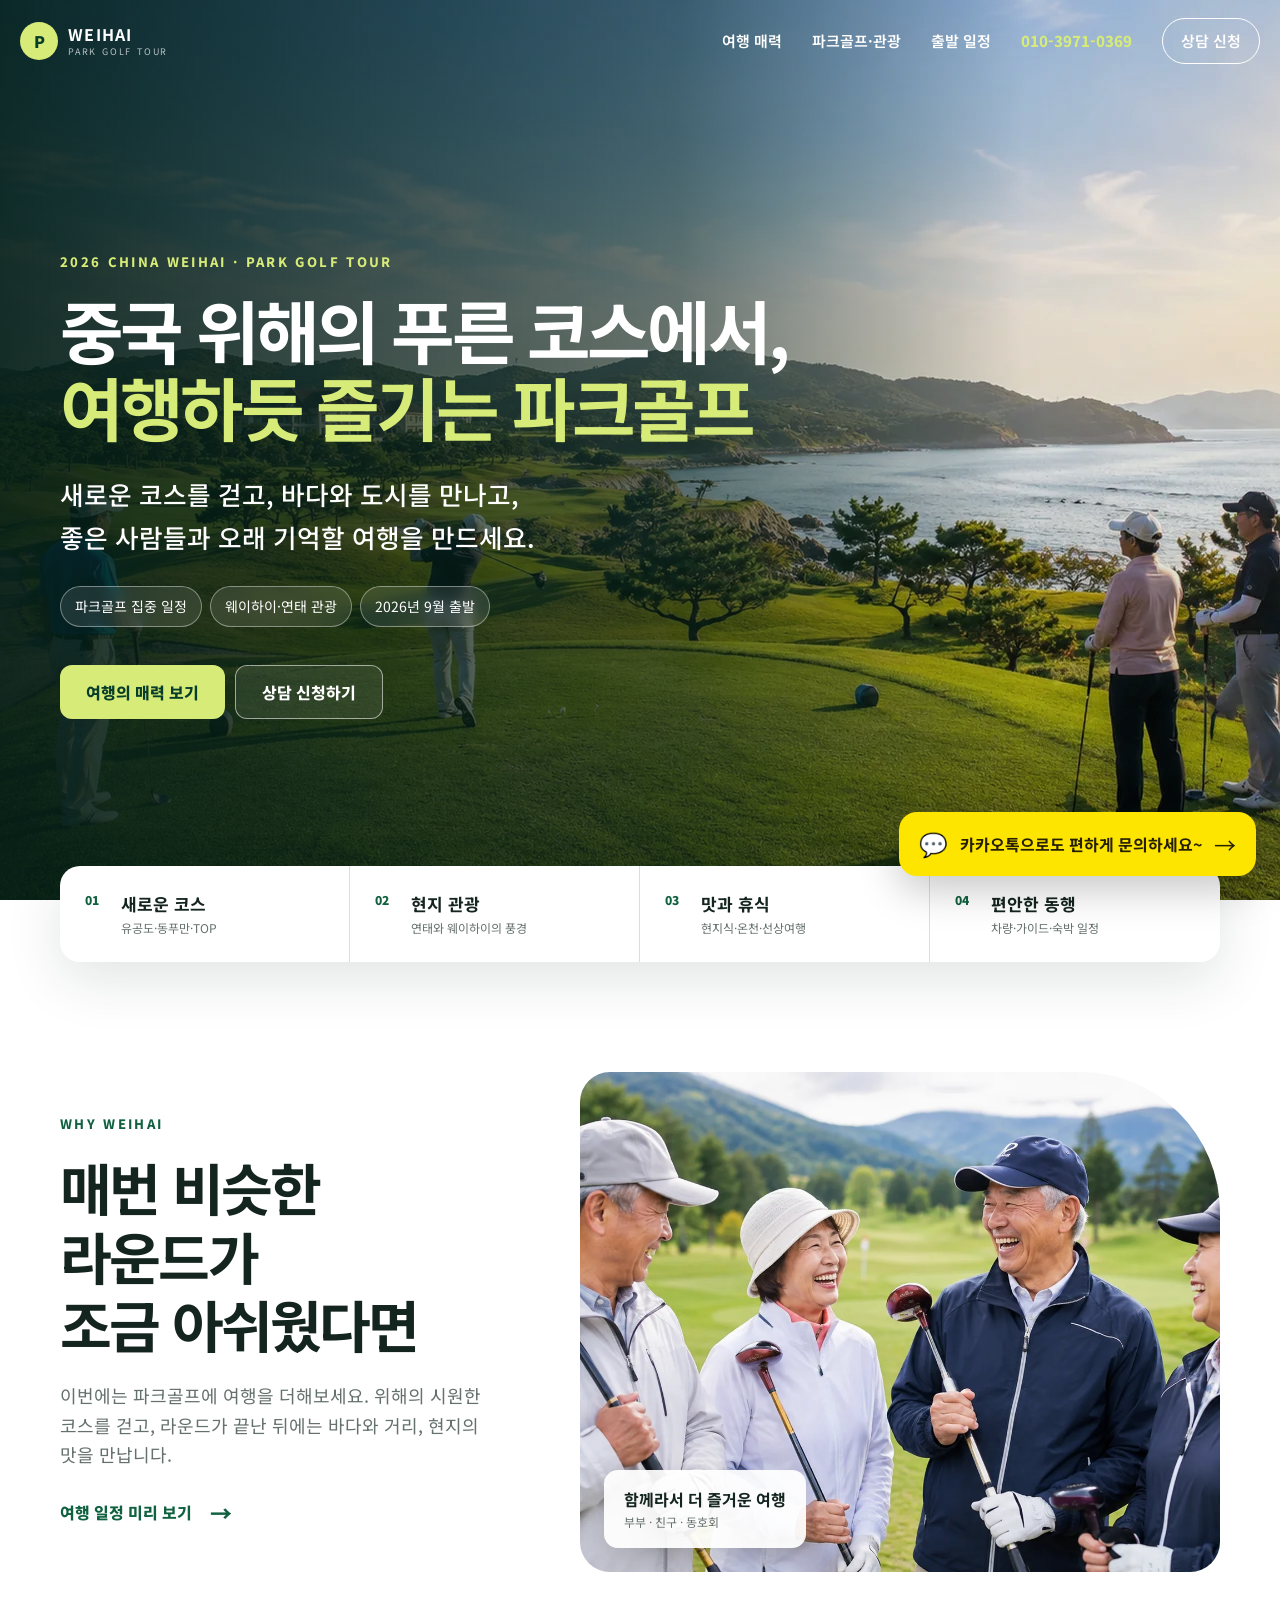
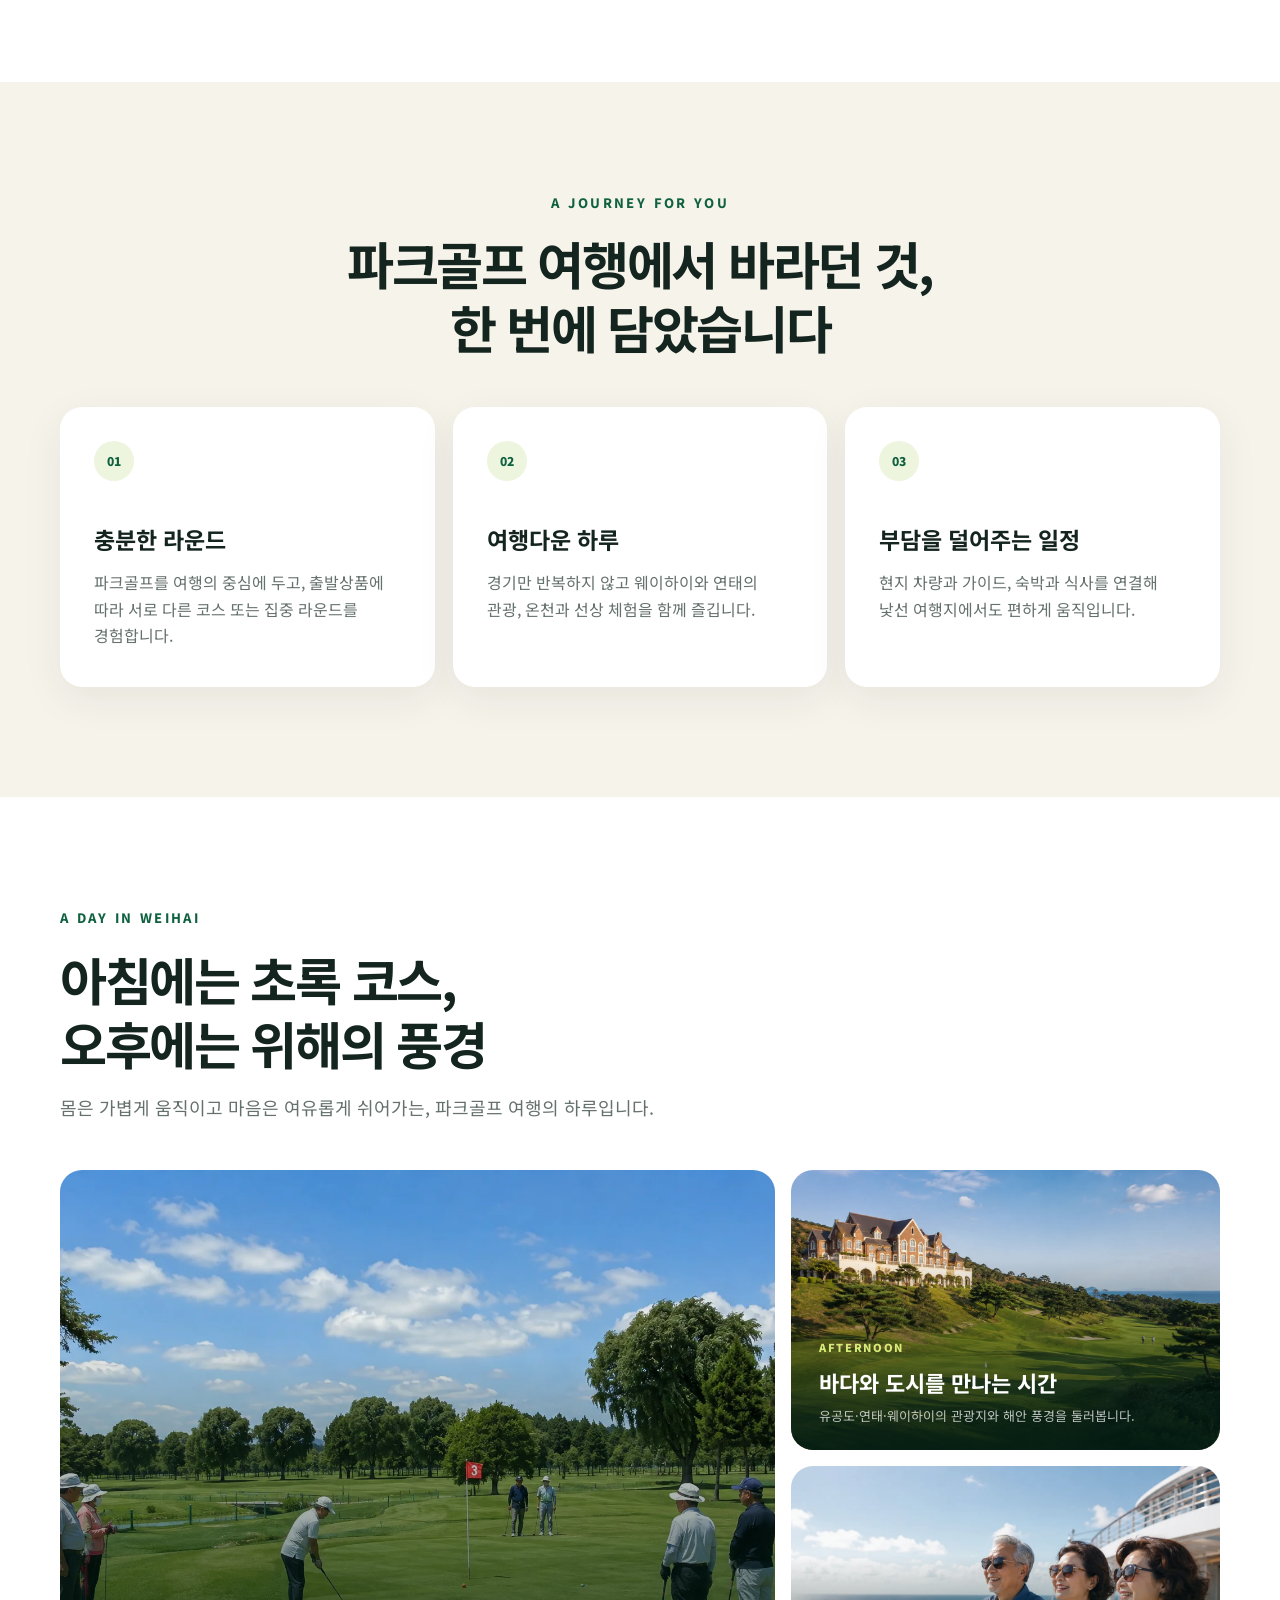
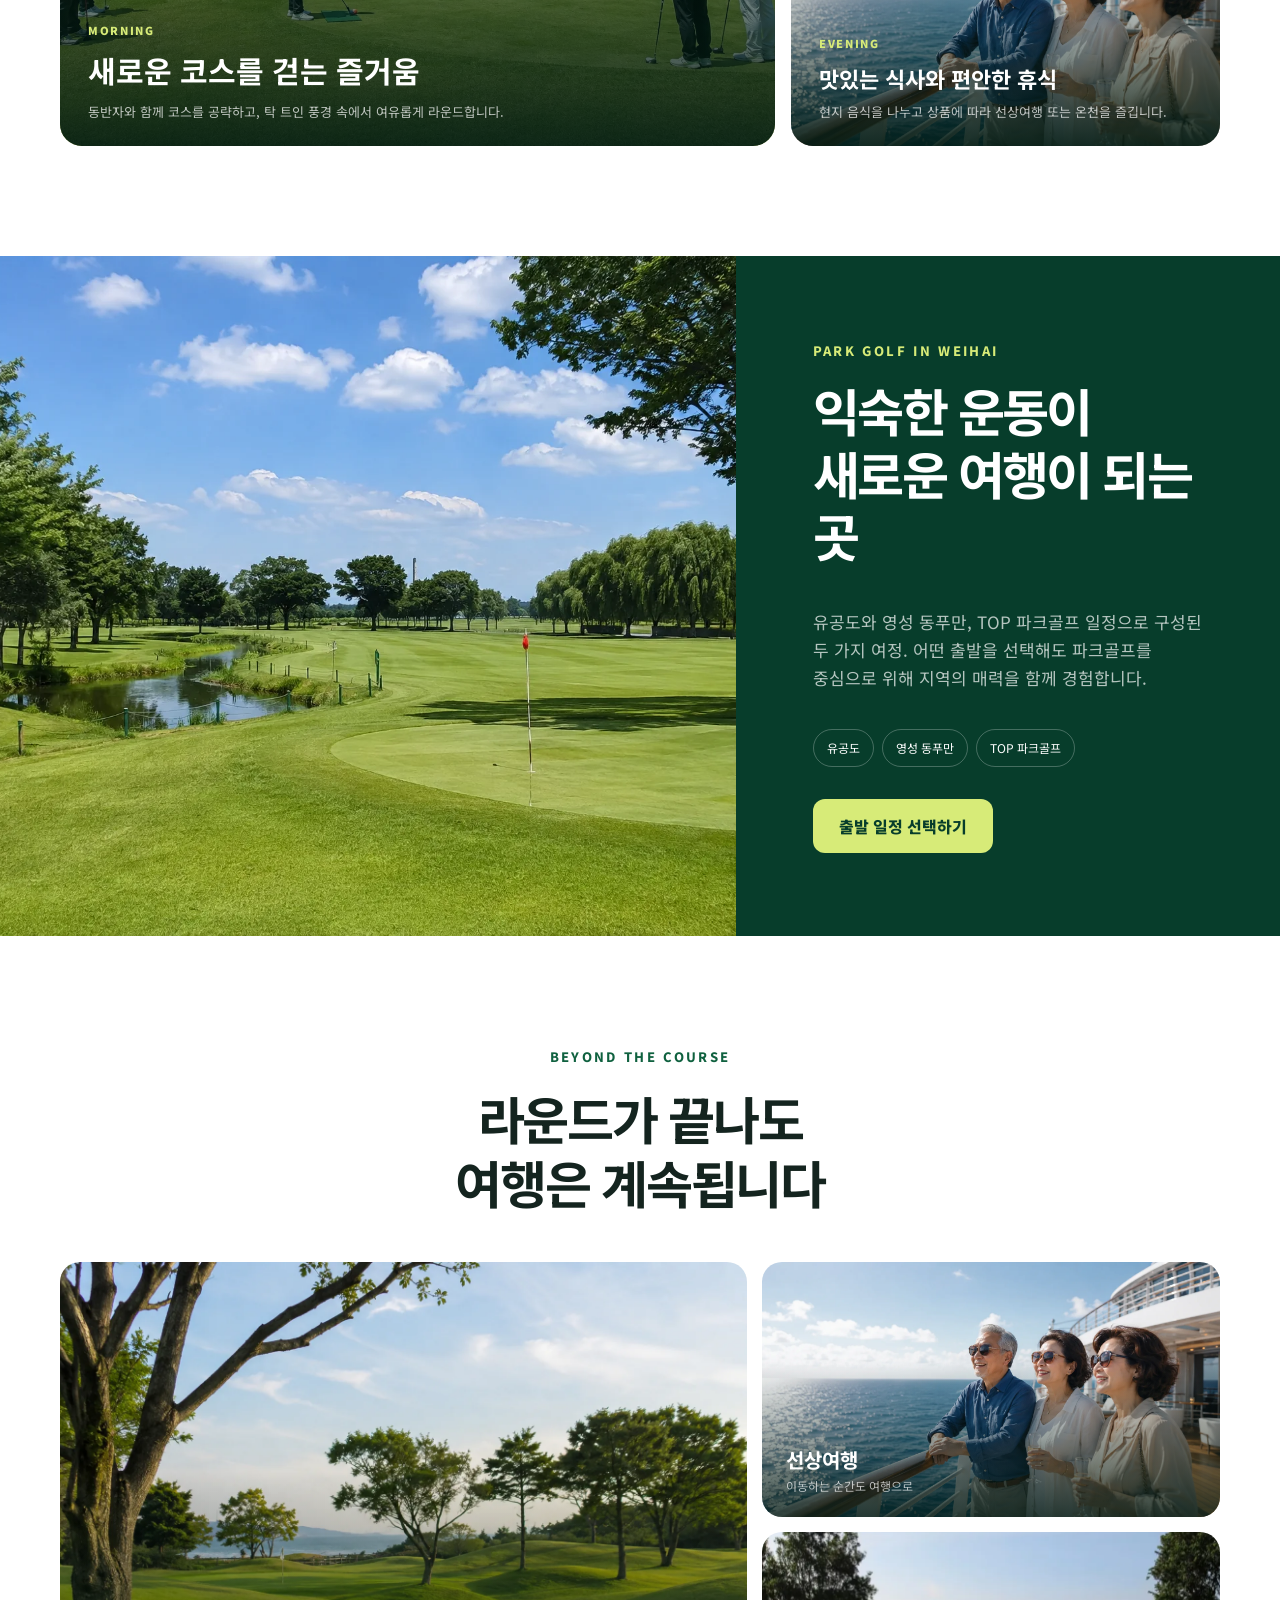
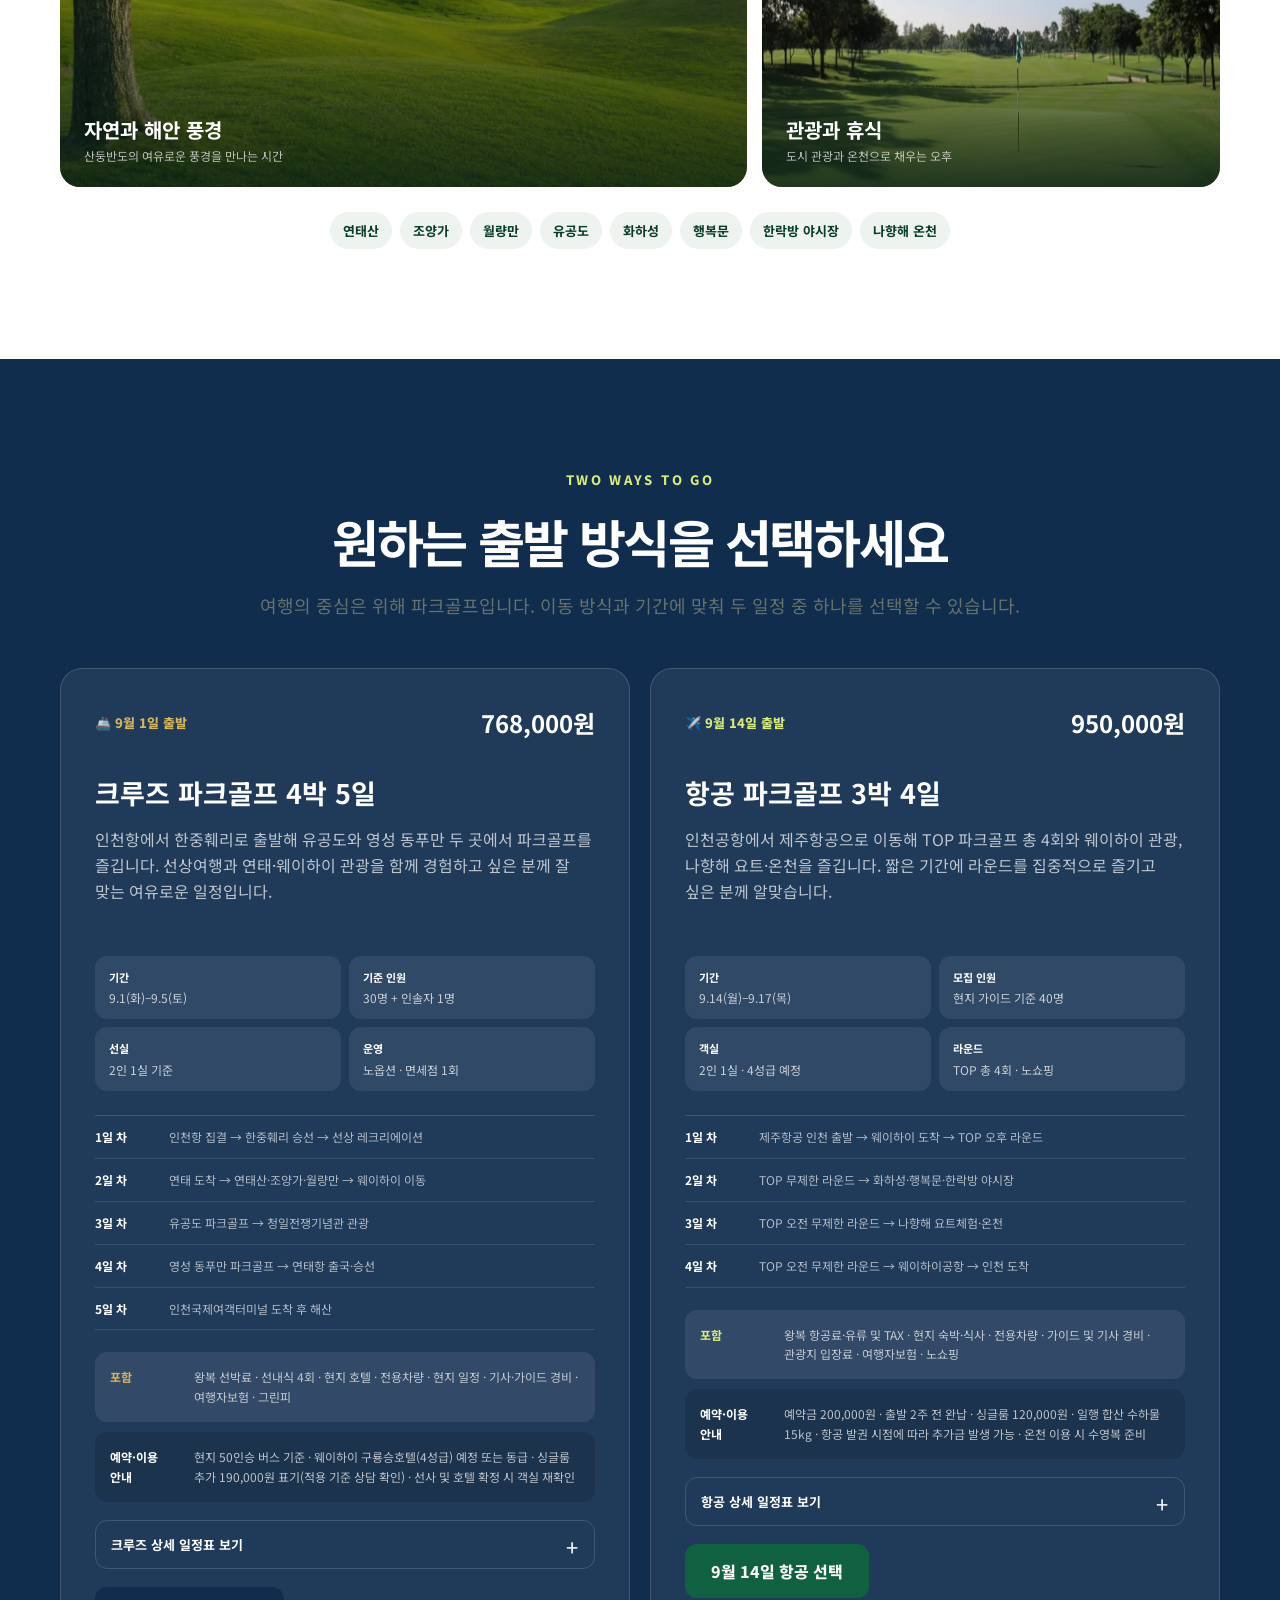
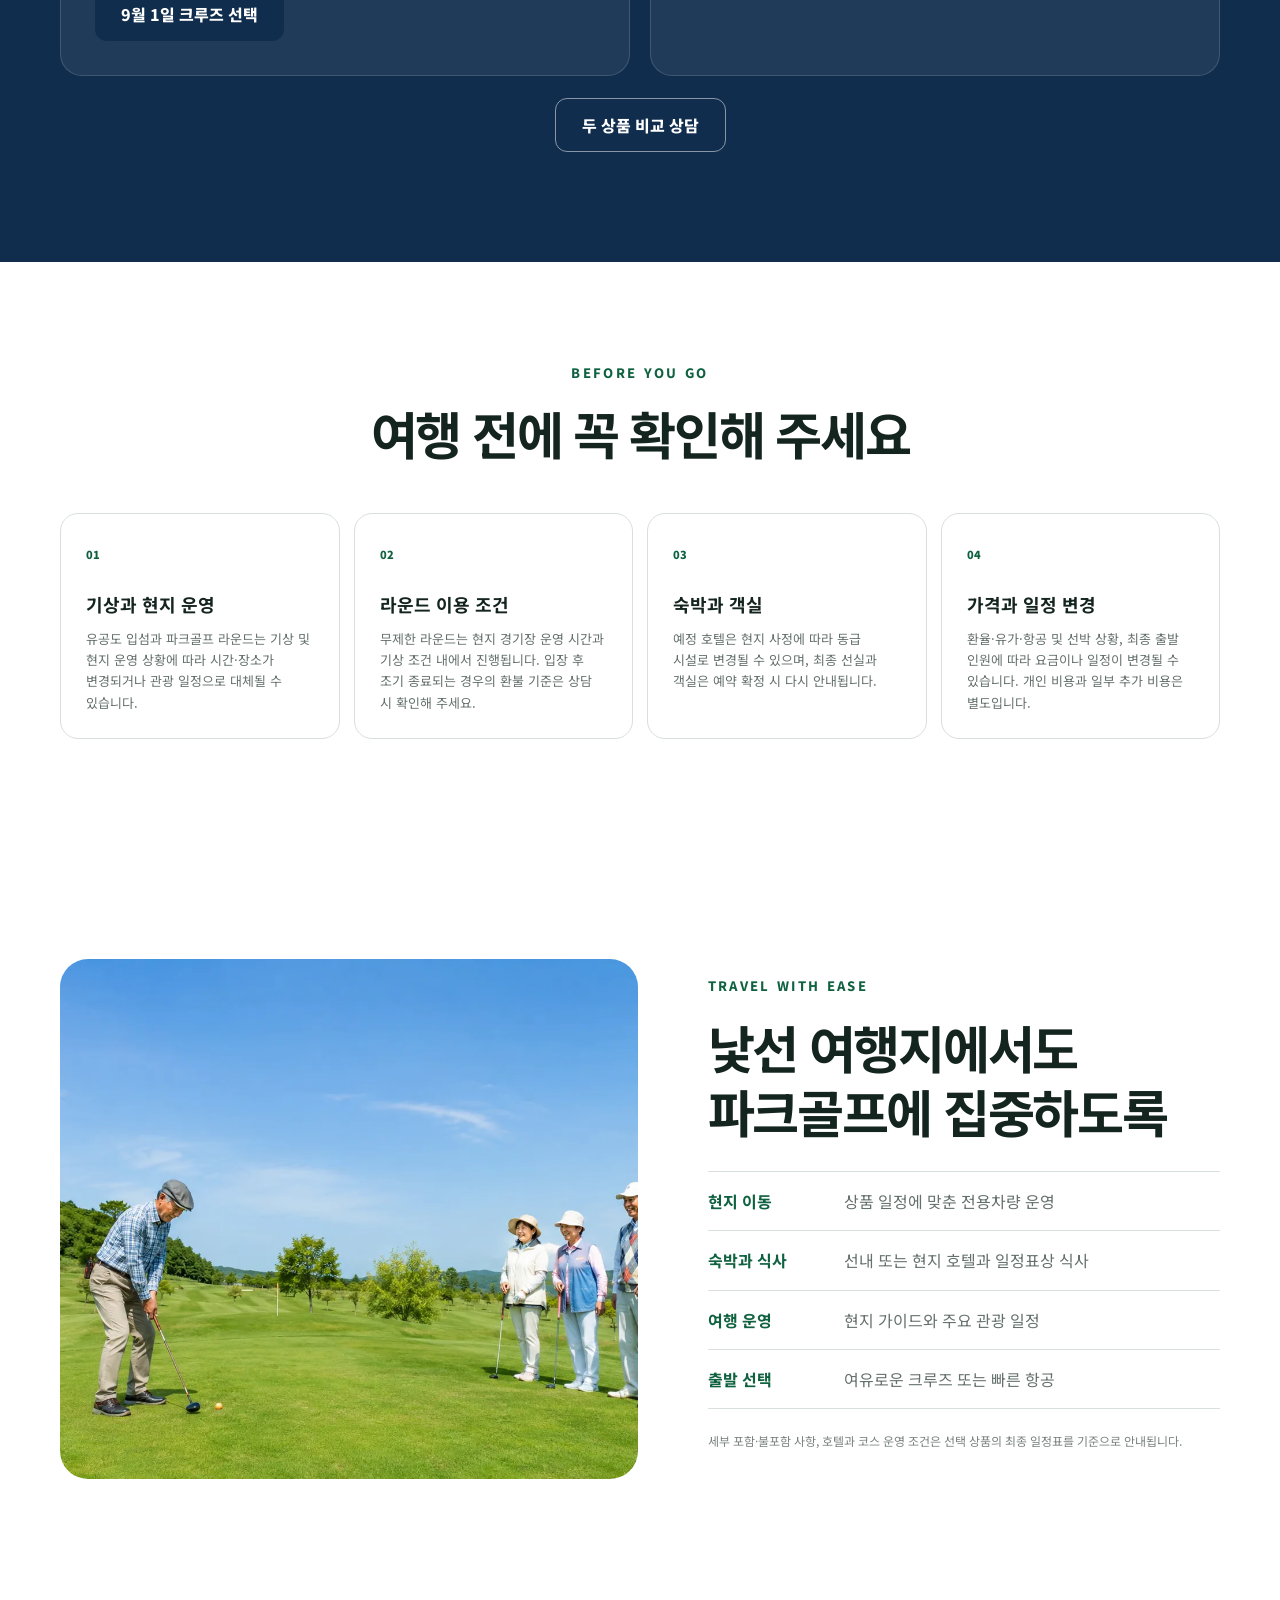
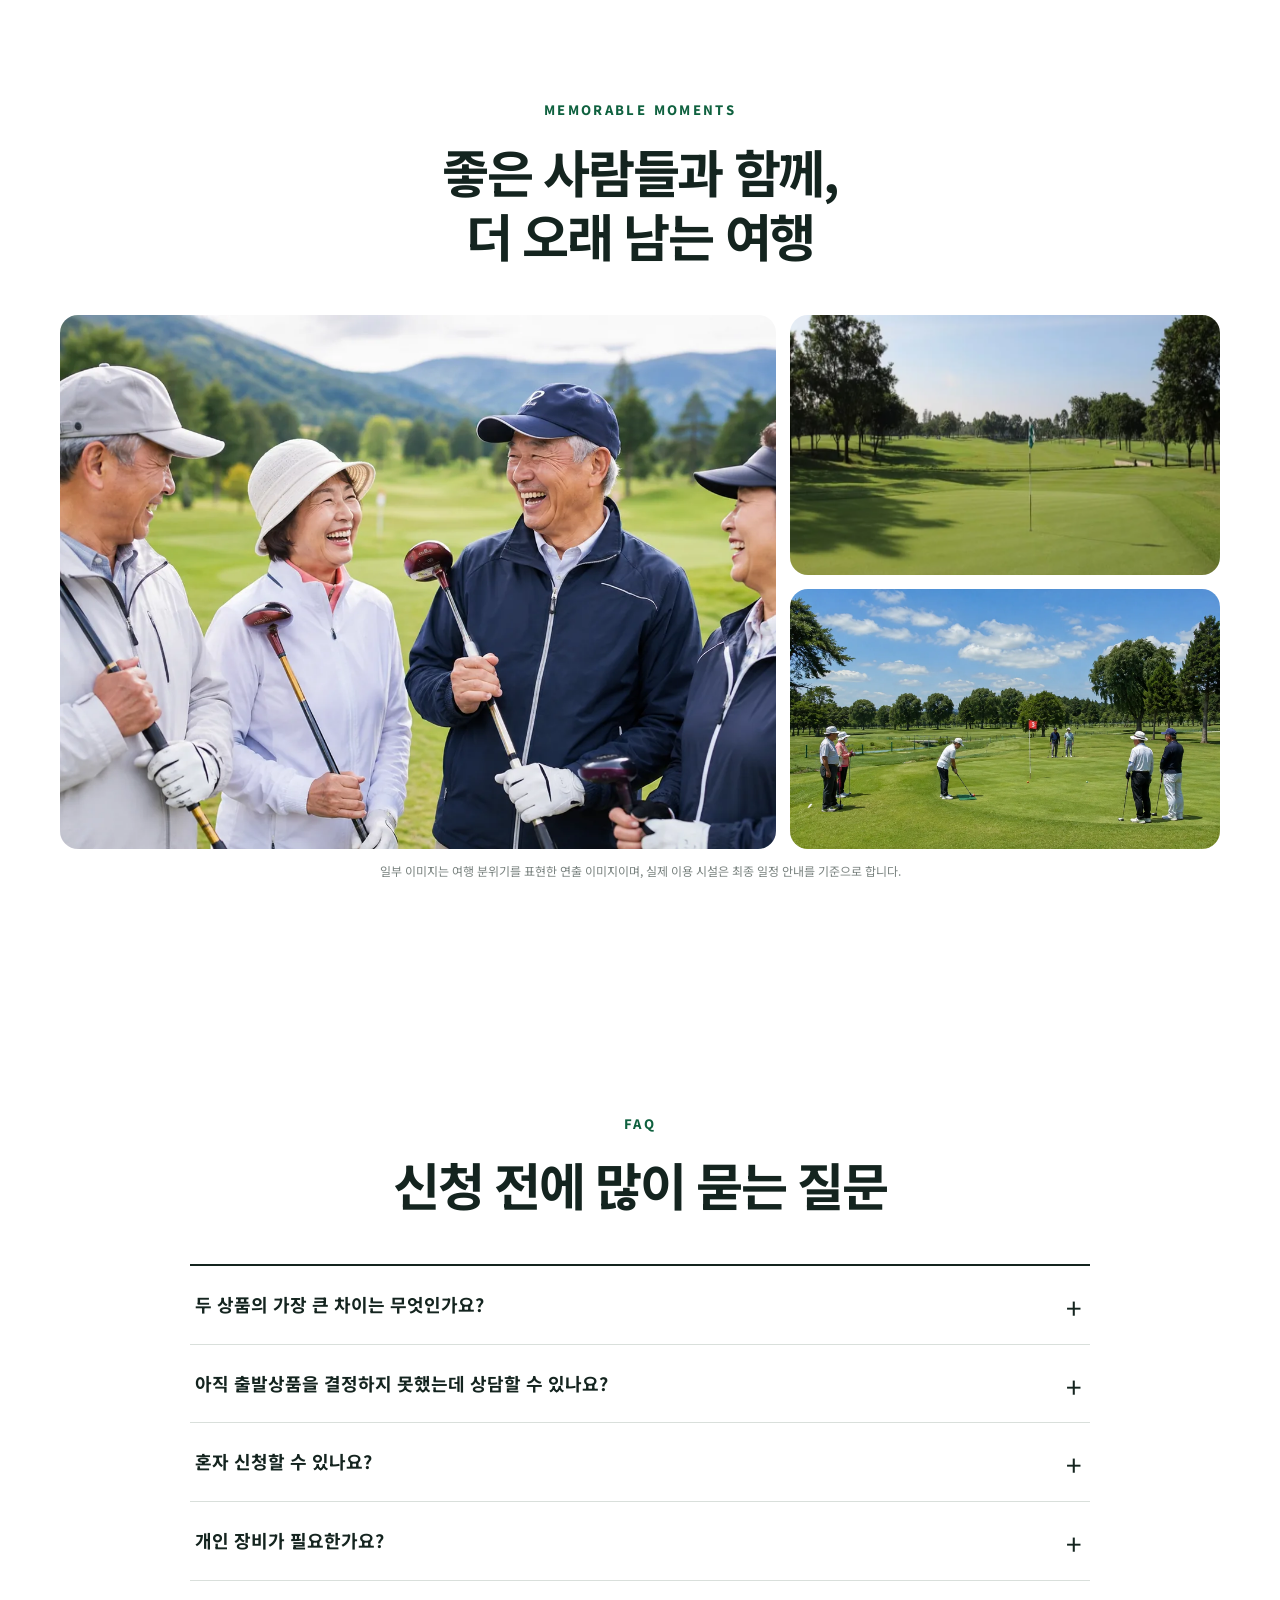
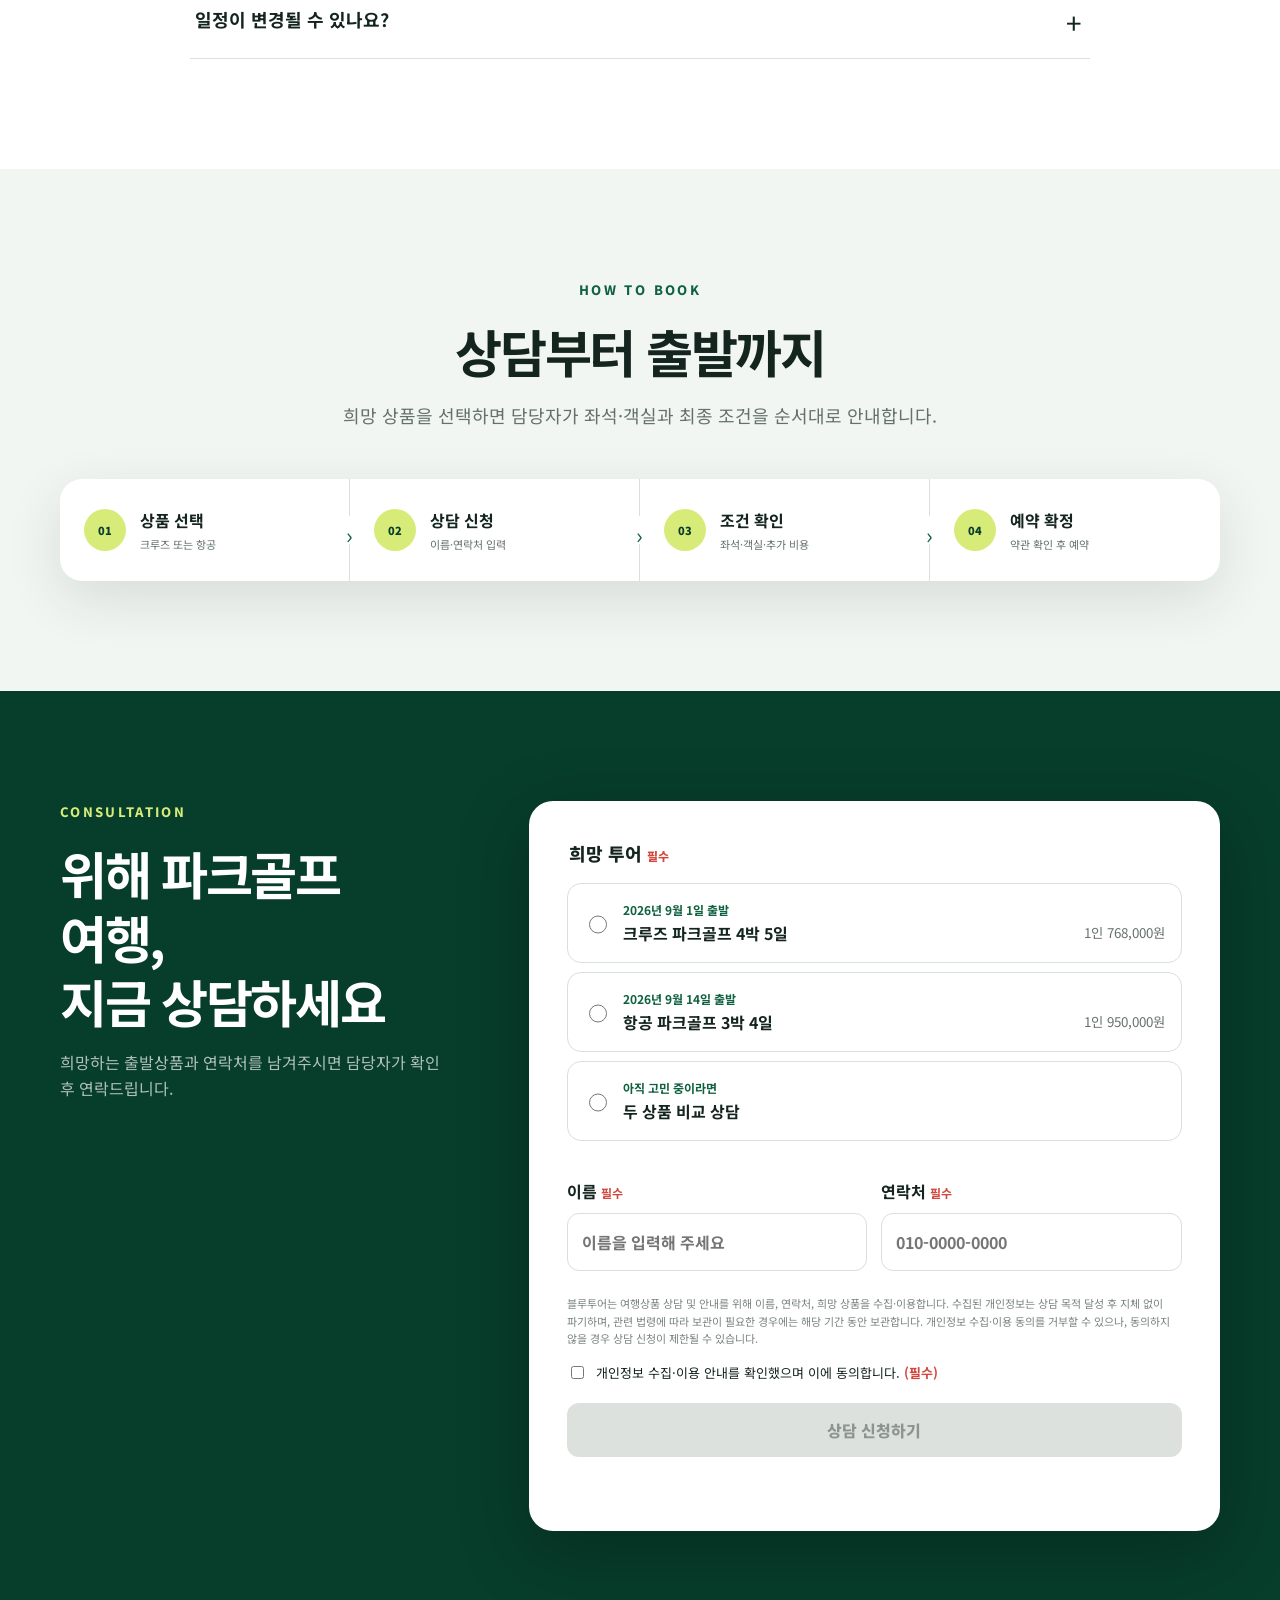
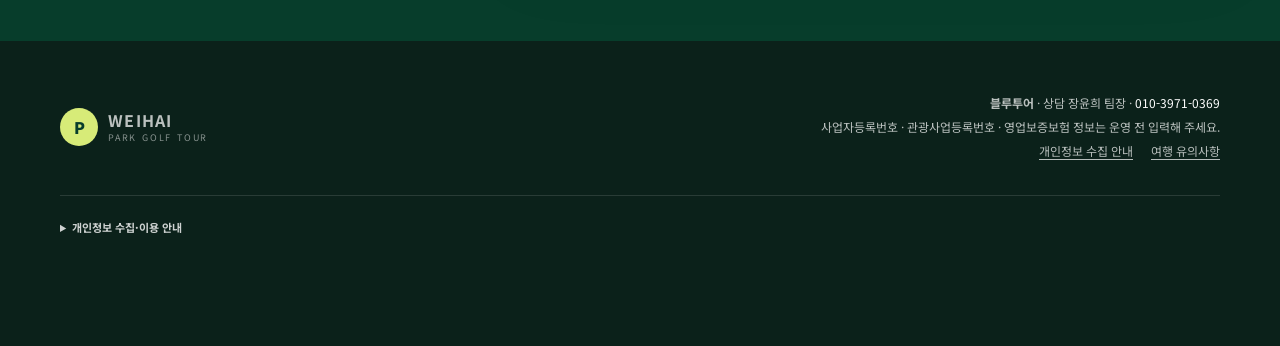
==== index.html @ ff7a94e7 "feat: add commercial Weihai park golf landing page" ====
<!doctype html>
<html lang="ko">
<head>
  <meta charset="utf-8">
  <meta name="viewport" content="width=device-width, initial-scale=1">
  <meta name="description" content="중국 위해의 푸른 코스에서 즐기는 파크골프와 관광 여행. 2026년 9월 크루즈·항공 출발상품 상담 신청.">
  <meta name="theme-color" content="#073d2b">
  <meta name="robots" content="index,follow,max-image-preview:large">
  <meta property="og:type" content="website">
  <meta property="og:locale" content="ko_KR">
  <meta property="og:title" content="2026 중국 위해 파크골프 여행">
  <meta property="og:description" content="위해의 푸른 코스와 관광을 한 번에. 9월 크루즈·항공 출발상품을 확인하세요.">
  <meta property="og:image" content="assets/webp/coast-course.webp">
  <meta name="twitter:card" content="summary_large_image">
  <title>2026 중국 위해 파크골프 여행</title>
  <link rel="icon" href="assets/favicon.svg" type="image/svg+xml">
  <link rel="preconnect" href="https://fonts.googleapis.com">
  <link rel="preconnect" href="https://fonts.gstatic.com" crossorigin>
  <link href="https://fonts.googleapis.com/css2?family=Noto+Sans+KR:wght@400;500;600;700;800;900&display=swap" rel="stylesheet">
  <link rel="stylesheet" href="style.css">
  <script type="application/ld+json">
  {
    "@context": "https://schema.org",
    "@type": "ItemList",
    "name": "2026 중국 위해 파크골프 여행",
    "itemListElement": [
      {
        "@type": "ListItem",
        "position": 1,
        "item": {
          "@type": "Product",
          "name": "9월 1일 크루즈 파크골프 4박 5일",
          "brand": { "@type": "Organization", "name": "블루투어" },
          "offers": { "@type": "Offer", "priceCurrency": "KRW", "price": "768000" }
        }
      },
      {
        "@type": "ListItem",
        "position": 2,
        "item": {
          "@type": "Product",
          "name": "9월 14일 항공 파크골프 3박 4일",
          "brand": { "@type": "Organization", "name": "블루투어" },
          "offers": { "@type": "Offer", "priceCurrency": "KRW", "price": "950000" }
        }
      }
    ]
  }
  </script>
</head>
<body>
  <a class="skip-link" href="#main">본문으로 바로가기</a>

  <header class="site-header" id="top">
    <div class="header-inner">
      <a class="brand" href="#top" aria-label="위해 파크골프 여행 홈">
        <span class="brand-mark">P</span>
        <span><b>WEIHAI</b><small>PARK GOLF TOUR</small></span>
      </a>
      <nav aria-label="주요 메뉴">
        <a href="#why">여행 매력</a>
        <a href="#experience">파크골프·관광</a>
        <a href="#departures">출발 일정</a>
        <a class="header-phone" href="tel:01039710369" data-track="phone-header">010-3971-0369</a>
        <a class="nav-cta" href="#consult">상담 신청</a>
      </nav>
    </div>
  </header>

  <main id="main">
    <section class="hero hero-destination">
      <div class="hero-shade"></div>
      <img src="assets/webp/coast-course.webp" alt="푸른 바다와 초록 코스가 펼쳐진 해안 골프장" width="1600" height="900" fetchpriority="high">
      <div class="hero-content shell">
        <p class="eyebrow light">2026 CHINA WEIHAI · PARK GOLF TOUR</p>
        <h1>중국 위해의 <br class="mobile-only">푸른 코스에서,<br><em>여행하듯 즐기는 <br class="mobile-only">파크골프</em></h1>
        <p class="hero-lead">새로운 코스를 걷고, <br class="mobile-only">바다와 도시를 만나고,<br>좋은 사람들과 오래 기억할 <br class="mobile-only">여행을 만드세요.</p>
        <div class="hero-pills" aria-label="여행 핵심 정보">
          <span>파크골프 집중 일정</span>
          <span>웨이하이·연태 관광</span>
          <span>2026년 9월 출발</span>
        </div>
        <div class="hero-actions">
          <a class="button button-primary" href="#experience">여행의 매력 보기</a>
          <a class="button button-ghost" href="#consult">상담 신청하기</a>
        </div>
      </div>
      <div class="scroll-cue" aria-hidden="true"><span></span>SCROLL</div>
    </section>

    <section class="experience-bar" aria-label="여행 구성">
      <div class="shell experience-bar-grid">
        <div><span>01</span><strong>새로운 코스</strong><small>유공도·동푸만·TOP</small></div>
        <div><span>02</span><strong>현지 관광</strong><small>연태와 웨이하이의 풍경</small></div>
        <div><span>03</span><strong>맛과 휴식</strong><small>현지식·온천·선상여행</small></div>
        <div><span>04</span><strong>편안한 동행</strong><small>차량·가이드·숙박 일정</small></div>
      </div>
    </section>

    <section class="need section shell" id="why">
      <div class="need-copy">
        <p class="eyebrow">WHY WEIHAI</p>
        <h2>매번 비슷한 라운드가<br>조금 아쉬웠다면</h2>
        <p class="need-lead">이번에는 파크골프에 여행을 더해보세요. 위해의 시원한 코스를 걷고, 라운드가 끝난 뒤에는 바다와 거리, 현지의 맛을 만납니다.</p>
        <a class="text-link" href="#experience">여행 일정 미리 보기 <span>→</span></a>
      </div>
      <div class="need-image">
        <img src="assets/webp/friends-wide.webp" alt="코스에서 웃으며 이야기를 나누는 시니어 파크골프 일행" width="1600" height="901" loading="lazy" decoding="async">
        <div class="need-caption"><b>함께라서 더 즐거운 여행</b><span>부부 · 친구 · 동호회</span></div>
      </div>
    </section>

    <section class="needs section">
      <div class="shell">
        <div class="section-heading centered">
          <p class="eyebrow">A JOURNEY FOR YOU</p>
          <h2>파크골프 여행에서 바라던 것,<br>한 번에 담았습니다</h2>
        </div>
        <div class="needs-grid">
          <article><span>01</span><h3>충분한 라운드</h3><p>파크골프를 여행의 중심에 두고, 출발상품에 따라 서로 다른 코스 또는 집중 라운드를 경험합니다.</p></article>
          <article><span>02</span><h3>여행다운 하루</h3><p>경기만 반복하지 않고 웨이하이와 연태의 관광, 온천과 선상 체험을 함께 즐깁니다.</p></article>
          <article><span>03</span><h3>부담을 덜어주는 일정</h3><p>현지 차량과 가이드, 숙박과 식사를 연결해 낯선 여행지에서도 편하게 움직입니다.</p></article>
        </div>
      </div>
    </section>

    <section class="story section shell" id="experience">
      <div class="section-heading">
        <p class="eyebrow">A DAY IN WEIHAI</p>
        <h2>아침에는 초록 코스,<br>오후에는 위해의 풍경</h2>
        <p>몸은 가볍게 움직이고 마음은 여유롭게 쉬어가는, 파크골프 여행의 하루입니다.</p>
      </div>
      <div class="story-grid">
        <article class="story-card story-main">
          <img src="assets/webp/park-play.webp" alt="넓은 코스에서 파크골프 라운드를 즐기는 일행" width="1536" height="1024" loading="lazy" decoding="async">
          <div><span>MORNING</span><h3>새로운 코스를 걷는 즐거움</h3><p>동반자와 함께 코스를 공략하고, 탁 트인 풍경 속에서 여유롭게 라운드합니다.</p></div>
        </article>
        <article class="story-card">
          <img src="assets/webp/resort-course.webp" alt="해안과 리조트가 어우러진 코스 전경" width="1600" height="901" loading="lazy" decoding="async">
          <div><span>AFTERNOON</span><h3>바다와 도시를 만나는 시간</h3><p>유공도·연태·웨이하이의 관광지와 해안 풍경을 둘러봅니다.</p></div>
        </article>
        <article class="story-card">
          <img src="assets/webp/cruise-wide.webp" alt="바다를 바라보며 여행을 즐기는 시니어 일행" width="1600" height="901" loading="lazy" decoding="async">
          <div><span>EVENING</span><h3>맛있는 식사와 편안한 휴식</h3><p>현지 음식을 나누고 상품에 따라 선상여행 또는 온천을 즐깁니다.</p></div>
        </article>
      </div>
    </section>

    <section class="course-focus">
      <div class="course-photo"><img src="assets/webp/park-course.webp" alt="연못과 나무가 어우러진 넓은 파크골프 코스" width="1536" height="1024" loading="lazy" decoding="async"></div>
      <div class="course-copy">
        <p class="eyebrow light">PARK GOLF IN WEIHAI</p>
        <h2>익숙한 운동이<br>새로운 여행이 되는 곳</h2>
        <p>유공도와 영성 동푸만, TOP 파크골프 일정으로 구성된 두 가지 여정. 어떤 출발을 선택해도 파크골프를 중심으로 위해 지역의 매력을 함께 경험합니다.</p>
        <div class="course-tags"><span>유공도</span><span>영성 동푸만</span><span>TOP 파크골프</span></div>
        <a class="button button-primary" href="#departures">출발 일정 선택하기</a>
      </div>
    </section>

    <section class="tourism section shell">
      <div class="section-heading centered">
        <p class="eyebrow">BEYOND THE COURSE</p>
        <h2>라운드가 끝나도<br>여행은 계속됩니다</h2>
      </div>
      <div class="tourism-grid">
        <figure class="tourism-large"><img src="assets/webp/green-portrait.webp" alt="나무와 바다가 어우러진 평온한 풍경" width="1448" height="1086" loading="lazy" decoding="async"><figcaption><b>자연과 해안 풍경</b><span>산둥반도의 여유로운 풍경을 만나는 시간</span></figcaption></figure>
        <figure><img src="assets/webp/cruise-wide.webp" alt="선상에서 바다를 바라보는 여행객" width="1600" height="901" loading="lazy" decoding="async"><figcaption><b>선상여행</b><span>이동하는 순간도 여행으로</span></figcaption></figure>
        <figure><img src="assets/webp/course-square.webp" alt="햇살 아래 정돈된 그린" width="919" height="916" loading="lazy" decoding="async"><figcaption><b>관광과 휴식</b><span>도시 관광과 온천으로 채우는 오후</span></figcaption></figure>
      </div>
      <div class="place-list" aria-label="주요 관광과 체험">
        <span>연태산</span><span>조양가</span><span>월량만</span><span>유공도</span><span>화하성</span><span>행복문</span><span>한락방 야시장</span><span>나향해 온천</span>
      </div>
    </section>

    <section class="departures section" id="departures">
      <div class="shell">
        <div class="section-heading centered inverse">
          <p class="eyebrow light">TWO WAYS TO GO</p>
          <h2>원하는 출발 방식을 선택하세요</h2>
          <p>여행의 중심은 위해 파크골프입니다. 이동 방식과 기간에 맞춰 두 일정 중 하나를 선택할 수 있습니다.</p>
        </div>
        <div class="departure-briefs">
          <article class="departure-brief cruise-brief">
            <div class="brief-top"><span>🚢 9월 1일 출발</span><strong>768,000원</strong></div>
            <h3>크루즈 파크골프 4박 5일</h3>
            <p>인천항에서 한중훼리로 출발해 유공도와 영성 동푸만 두 곳에서 파크골프를 즐깁니다. 선상여행과 연태·웨이하이 관광을 함께 경험하고 싶은 분께 잘 맞는 여유로운 일정입니다.</p>
            <div class="brief-facts">
              <span><b>기간</b>9.1(화)–9.5(토)</span>
              <span><b>기준 인원</b>30명 + 인솔자 1명</span>
              <span><b>선실</b>2인 1실 기준</span>
              <span><b>운영</b>노옵션 · 면세점 1회</span>
            </div>
            <ol class="brief-route">
              <li><b>1일 차</b><span>인천항 집결 → 한중훼리 승선 → 선상 레크리에이션</span></li>
              <li><b>2일 차</b><span>연태 도착 → 연태산·조양가·월량만 → 웨이하이 이동</span></li>
              <li><b>3일 차</b><span>유공도 파크골프 → 청일전쟁기념관 관광</span></li>
              <li><b>4일 차</b><span>영성 동푸만 파크골프 → 연태항 출국·승선</span></li>
              <li><b>5일 차</b><span>인천국제여객터미널 도착 후 해산</span></li>
            </ol>
            <div class="brief-included"><b>포함</b><span>왕복 선박료 · 선내식 4회 · 현지 호텔 · 전용차량 · 현지 일정 · 기사·가이드 경비 · 여행자보험 · 그린피</span></div>
            <div class="brief-notice"><b>예약·이용 안내</b><span>현지 50인승 버스 기준 · 웨이하이 구룡승호텔(4성급) 예정 또는 동급 · 싱글룸 추가 190,000원 표기(적용 기준 상담 확인) · 선사 및 호텔 확정 시 객실 재확인</span></div>
            <details class="source-schedule">
              <summary>크루즈 상세 일정표 보기</summary>
              <a href="assets/schedule-cruise-final.png" target="_blank" rel="noopener"><img src="assets/schedule-cruise-final.png" alt="9월 1일 한중훼리 유공도 동푸만 파크골프 4박 5일 일정표" loading="lazy"></a>
            </details>
            <button class="button button-cruise select-product" type="button" data-product="cruise">9월 1일 크루즈 선택</button>
          </article>
          <article class="departure-brief air-brief">
            <div class="brief-top"><span>✈️ 9월 14일 출발</span><strong>950,000원</strong></div>
            <h3>항공 파크골프 3박 4일</h3>
            <p>인천공항에서 제주항공으로 이동해 TOP 파크골프 총 4회와 웨이하이 관광, 나향해 요트·온천을 즐깁니다. 짧은 기간에 라운드를 집중적으로 즐기고 싶은 분께 알맞습니다.</p>
            <div class="brief-facts">
              <span><b>기간</b>9.14(월)–9.17(목)</span>
              <span><b>모집 인원</b>현지 가이드 기준 40명</span>
              <span><b>객실</b>2인 1실 · 4성급 예정</span>
              <span><b>라운드</b>TOP 총 4회 · 노쇼핑</span>
            </div>
            <ol class="brief-route">
              <li><b>1일 차</b><span>제주항공 인천 출발 → 웨이하이 도착 → TOP 오후 라운드</span></li>
              <li><b>2일 차</b><span>TOP 무제한 라운드 → 화하성·행복문·한락방 야시장</span></li>
              <li><b>3일 차</b><span>TOP 오전 무제한 라운드 → 나향해 요트체험·온천</span></li>
              <li><b>4일 차</b><span>TOP 오전 무제한 라운드 → 웨이하이공항 → 인천 도착</span></li>
            </ol>
            <div class="brief-included"><b>포함</b><span>왕복 항공료·유류 및 TAX · 현지 숙박·식사 · 전용차량 · 가이드 및 기사 경비 · 관광지 입장료 · 여행자보험 · 노쇼핑</span></div>
            <div class="brief-notice"><b>예약·이용 안내</b><span>예약금 200,000원 · 출발 2주 전 완납 · 싱글룸 120,000원 · 일행 합산 수하물 15kg · 항공 발권 시점에 따라 추가금 발생 가능 · 온천 이용 시 수영복 준비</span></div>
            <details class="source-schedule">
              <summary>항공 상세 일정표 보기</summary>
              <a href="assets/schedule-air-final.png" target="_blank" rel="noopener"><img src="assets/schedule-air-final.png" alt="인천 출발 항공 위해 파크골프 3박 4일 일정표" loading="lazy"></a>
              <p class="schedule-date-note">※ 현재 항공상품 출발일은 9월 14일 기준이며, 일정표 이미지의 9월 1일 표기는 수정이 필요합니다.</p>
            </details>
            <button class="button button-air select-product" type="button" data-product="air">9월 14일 항공 선택</button>
          </article>
        </div>
        <button class="button button-outline-light select-product compare-shortcut" type="button" data-product="compare">두 상품 비교 상담</button>
      </div>
    </section>

    <section class="important-info section shell" aria-labelledby="important-title">
      <div class="section-heading centered">
        <p class="eyebrow">BEFORE YOU GO</p>
        <h2 id="important-title">여행 전에 꼭 확인해 주세요</h2>
      </div>
      <div class="important-grid">
        <article><span>01</span><h3>기상과 현지 운영</h3><p>유공도 입섬과 파크골프 라운드는 기상 및 현지 운영 상황에 따라 시간·장소가 변경되거나 관광 일정으로 대체될 수 있습니다.</p></article>
        <article><span>02</span><h3>라운드 이용 조건</h3><p>무제한 라운드는 현지 경기장 운영 시간과 기상 조건 내에서 진행됩니다. 입장 후 조기 종료되는 경우의 환불 기준은 상담 시 확인해 주세요.</p></article>
        <article><span>03</span><h3>숙박과 객실</h3><p>예정 호텔은 현지 사정에 따라 동급 시설로 변경될 수 있으며, 최종 선실과 객실은 예약 확정 시 다시 안내됩니다.</p></article>
        <article><span>04</span><h3>가격과 일정 변경</h3><p>환율·유가·항공 및 선박 상황, 최종 출발 인원에 따라 요금이나 일정이 변경될 수 있습니다. 개인 비용과 일부 추가 비용은 별도입니다.</p></article>
      </div>
    </section>

    <section class="confidence section shell">
      <div class="confidence-photo"><img src="assets/webp/play-wide.webp" alt="푸른 코스에서 함께 라운드하는 시니어 일행" width="1600" height="901" loading="lazy" decoding="async"></div>
      <div class="confidence-copy">
        <p class="eyebrow">TRAVEL WITH EASE</p>
        <h2>낯선 여행지에서도<br>파크골프에 집중하도록</h2>
        <ul>
          <li><b>현지 이동</b><span>상품 일정에 맞춘 전용차량 운영</span></li>
          <li><b>숙박과 식사</b><span>선내 또는 현지 호텔과 일정표상 식사</span></li>
          <li><b>여행 운영</b><span>현지 가이드와 주요 관광 일정</span></li>
          <li><b>출발 선택</b><span>여유로운 크루즈 또는 빠른 항공</span></li>
        </ul>
        <p class="fine">세부 포함·불포함 사항, 호텔과 코스 운영 조건은 선택 상품의 최종 일정표를 기준으로 안내됩니다.</p>
      </div>
    </section>

    <section class="gallery section">
      <div class="shell">
        <div class="section-heading centered">
          <p class="eyebrow">MEMORABLE MOMENTS</p>
          <h2>좋은 사람들과 함께,<br>더 오래 남는 여행</h2>
        </div>
        <div class="gallery-grid gallery-refresh">
          <figure class="g-main"><img src="assets/webp/friends-wide.webp" alt="파크골프장에서 웃고 있는 시니어 일행" width="1600" height="901" loading="lazy" decoding="async"></figure>
          <figure><img src="assets/webp/course-square.webp" alt="초록빛 코스와 홀 깃발" width="919" height="916" loading="lazy" decoding="async"></figure>
          <figure><img src="assets/webp/park-play.webp" alt="코스에서 라운드하는 파크골프 일행" width="1536" height="1024" loading="lazy" decoding="async"></figure>
        </div>
        <p class="fine centered">일부 이미지는 여행 분위기를 표현한 연출 이미지이며, 실제 이용 시설은 최종 일정 안내를 기준으로 합니다.</p>
      </div>
    </section>

    <section class="faq section shell" aria-labelledby="faq-title">
      <div class="section-heading centered">
        <p class="eyebrow">FAQ</p>
        <h2 id="faq-title">신청 전에 많이 묻는 질문</h2>
      </div>
      <div class="faq-list">
        <details><summary>두 상품의 가장 큰 차이는 무엇인가요?</summary><p>9월 1일 상품은 한중훼리를 이용하는 4박 5일 일정으로 유공도와 동푸만을 방문합니다. 9월 14일 상품은 제주항공을 이용하는 3박 4일 일정으로 TOP 파크골프 총 4회와 온천·관광을 즐깁니다.</p></details>
        <details><summary>아직 출발상품을 결정하지 못했는데 상담할 수 있나요?</summary><p>신청란에서 ‘두 상품 비교 상담’을 선택해 주세요.</p></details>
        <details><summary>혼자 신청할 수 있나요?</summary><p>개별 신청 가능 여부와 선실·객실 배정 조건은 상담을 통해 확인합니다.</p></details>
        <details><summary>개인 장비가 필요한가요?</summary><p>상품별 장비 운송과 현지 대여 조건이 다를 수 있으므로 예약 전에 안내합니다.</p></details>
        <details><summary>일정이 변경될 수 있나요?</summary><p>기상, 항공·선박, 경기장 및 현지 사정에 따라 일정 순서와 이용 시간이 변경될 수 있습니다.</p></details>
      </div>
    </section>

    <section class="booking-flow section" aria-labelledby="booking-flow-title">
      <div class="shell">
        <div class="section-heading centered">
          <p class="eyebrow">HOW TO BOOK</p>
          <h2 id="booking-flow-title">상담부터 출발까지</h2>
          <p>희망 상품을 선택하면 담당자가 좌석·객실과 최종 조건을 순서대로 안내합니다.</p>
        </div>
        <ol class="booking-steps">
          <li><span>01</span><div><b>상품 선택</b><small>크루즈 또는 항공</small></div></li>
          <li><span>02</span><div><b>상담 신청</b><small>이름·연락처 입력</small></div></li>
          <li><span>03</span><div><b>조건 확인</b><small>좌석·객실·추가 비용</small></div></li>
          <li><span>04</span><div><b>예약 확정</b><small>약관 확인 후 예약</small></div></li>
        </ol>
      </div>
    </section>

    <section class="consult section" id="consult">
      <div class="shell consult-grid">
        <div class="consult-copy">
          <p class="eyebrow light">CONSULTATION</p>
          <h2>위해 파크골프 여행,<br>지금 상담하세요</h2>
          <p>희망하는 출발상품과 연락처를 남겨주시면 담당자가 확인 후 연락드립니다.</p>
        </div>
        <form class="consult-form" id="consult-form" novalidate>
          <input type="hidden" name="utm_source">
          <input type="hidden" name="utm_medium">
          <input type="hidden" name="utm_campaign">
          <input type="hidden" name="utm_content">
          <input type="hidden" name="utm_term">
          <input type="hidden" name="page_url">
          <input type="hidden" name="referrer">
          <input type="hidden" name="user_agent">
          <label class="form-hp" aria-hidden="true">웹사이트
            <input type="text" name="website" tabindex="-1" autocomplete="off">
          </label>
          <fieldset>
            <legend>희망 투어 <em>필수</em></legend>
            <label class="tour-option">
              <input type="radio" name="tour" value="cruise" required>
              <span><b>2026년 9월 1일 출발</b><strong>크루즈 파크골프 4박 5일</strong><small>1인 768,000원</small></span>
            </label>
            <label class="tour-option">
              <input type="radio" name="tour" value="air">
              <span><b>2026년 9월 14일 출발</b><strong>항공 파크골프 3박 4일</strong><small>1인 950,000원</small></span>
            </label>
            <label class="tour-option">
              <input type="radio" name="tour" value="compare">
              <span><b>아직 고민 중이라면</b><strong>두 상품 비교 상담</strong></span>
            </label>
          </fieldset>

          <div class="field-row">
            <label>이름 <em>필수</em><input type="text" name="name" autocomplete="name" placeholder="이름을 입력해 주세요" required></label>
            <label>연락처 <em>필수</em><input type="tel" name="phone" autocomplete="tel" inputmode="numeric" maxlength="13" pattern="01[016789]-?[0-9]{3,4}-?[0-9]{4}" placeholder="010-0000-0000" required></label>
          </div>

          <div class="privacy-copy">블루투어는 여행상품 상담 및 안내를 위해 이름, 연락처, 희망 상품을 수집·이용합니다. 수집된 개인정보는 상담 목적 달성 후 지체 없이 파기하며, 관련 법령에 따라 보관이 필요한 경우에는 해당 기간 동안 보관합니다. 개인정보 수집·이용 동의를 거부할 수 있으나, 동의하지 않을 경우 상담 신청이 제한될 수 있습니다.</div>
          <label class="privacy-check"><input type="checkbox" name="privacy" required><span>개인정보 수집·이용 안내를 확인했으며 이에 동의합니다. <b>(필수)</b></span></label>
          <button class="button button-submit full" type="submit" disabled>상담 신청하기</button>
          <p class="form-message" id="form-message" role="status" aria-live="polite"></p>
        </form>
      </div>
    </section>

    <a class="kakao-banner" href="#consult" data-kakao-link data-track="kakao-floating" aria-label="카카오톡 상담 영역으로 이동">
      <span class="kakao-icon">💬</span>
      <strong>카카오톡으로도 편하게 문의하세요~</strong>
      <span class="kakao-arrow" aria-hidden="true">→</span>
    </a>
  </main>

  <footer>
    <div class="shell footer-inner">
      <div class="brand footer-brand"><span class="brand-mark">P</span><span><b>WEIHAI</b><small>PARK GOLF TOUR</small></span></div>
      <div class="footer-info">
        <p><b>블루투어</b> · 상담 장윤희 팀장 · <a href="tel:01039710369">010-3971-0369</a></p>
        <p>사업자등록번호 · 관광사업등록번호 · 영업보증보험 정보는 운영 전 입력해 주세요.</p>
        <p class="footer-links"><a href="#privacy-notice">개인정보 수집 안내</a><a href="#faq-title">여행 유의사항</a></p>
      </div>
    </div>
    <details class="footer-privacy shell" id="privacy-notice">
      <summary>개인정보 수집·이용 안내</summary>
      <p>블루투어는 여행상품 상담 및 안내를 위해 이름, 연락처, 희망 상품을 수집합니다. 상담 목적 달성 후 지체 없이 파기하며 관계 법령상 보관 의무가 있는 경우에는 해당 기간 동안 보관합니다.</p>
    </details>
  </footer>

  <noscript><div class="noscript">상담 신청 기능을 이용하려면 브라우저에서 자바스크립트를 활성화해 주세요. 전화 상담: 010-3971-0369</div></noscript>
  <script src="config.js"></script>
  <script src="script.js"></script>
</body>
</html>
---- style.css ----
:root {
  --ink: #14241f;
  --muted: #65716c;
  --cream: #f6f3eb;
  --green: #0f613f;
  --green-dark: #073d2b;
  --lime: #d7eb78;
  --navy: #102d4e;
  --navy-soft: #e8eef5;
  --blue: #18739a;
  --gold: #d8b45a;
  --white: #fff;
  --line: #d9dfdb;
  --shadow: 0 18px 55px rgba(14, 45, 34, .12);
  --radius: 24px;
}

* { box-sizing: border-box; }
html { scroll-behavior: smooth; }
body { margin: 0; overflow-x: hidden; color: var(--ink); background: #fff; font-family: "Noto Sans KR", sans-serif; line-height: 1.65; word-break: keep-all; }
img { display: block; width: 100%; }
a { color: inherit; text-decoration: none; }
button, input { font: inherit; }
button { cursor: pointer; }
button:focus-visible, a:focus-visible, input:focus-visible, summary:focus-visible { outline: 3px solid var(--lime); outline-offset: 3px; }
.shell { width: min(1160px, calc(100% - 40px)); margin-inline: auto; }
.section { padding: 110px 0; }
.skip-link { position: fixed; left: 12px; top: -100px; z-index: 1000; background: #fff; padding: 12px 18px; }
.skip-link:focus { top: 12px; }

.site-header { position: fixed; inset: 0 0 auto; z-index: 100; color: #fff; transition: .25s; }
.site-header.scrolled { color: var(--ink); background: rgba(255,255,255,.94); box-shadow: 0 8px 24px rgba(0,0,0,.08); backdrop-filter: blur(12px); }
.header-inner { width: min(1240px, calc(100% - 40px)); height: 82px; margin: auto; display: flex; align-items: center; justify-content: space-between; }
.brand { display: inline-flex; gap: 10px; align-items: center; line-height: 1; }
.brand-mark { display: grid; place-items: center; width: 38px; height: 38px; border-radius: 50%; background: var(--lime); color: var(--green-dark); font-weight: 900; }
.brand b { display: block; letter-spacing: .08em; }
.brand small { display: block; margin-top: 5px; font-size: 9px; letter-spacing: .2em; opacity: .7; }
nav { display: flex; gap: 30px; align-items: center; font-size: 15px; font-weight: 600; }
.nav-cta { padding: 10px 18px; border: 1px solid currentColor; border-radius: 999px; }
.header-phone { color: var(--lime); font-weight: 800; }
.site-header.scrolled .header-phone { color: var(--green); }

.hero { position: relative; min-height: 800px; height: 100vh; display: flex; align-items: center; color: #fff; overflow: hidden; }
.hero > img { position: absolute; inset: 0; height: 100%; object-fit: cover; object-position: center; }
.hero-shade { position: absolute; inset: 0; z-index: 1; background: linear-gradient(90deg, rgba(5,31,23,.88) 0%, rgba(5,31,23,.57) 46%, rgba(5,31,23,.05) 78%), linear-gradient(0deg, rgba(0,0,0,.24), transparent 45%); }
.hero-content { position: relative; z-index: 2; padding-top: 70px; }
.eyebrow { margin: 0 0 18px; color: var(--green); font-size: 13px; font-weight: 800; letter-spacing: .18em; text-transform: uppercase; }
.eyebrow.light { color: var(--lime); }
.hero h1 { max-width: 780px; margin: 0; font-size: clamp(52px, 6.3vw, 88px); line-height: 1.12; letter-spacing: -.055em; }
.hero h1 em { color: var(--lime); font-style: normal; font-size: inherit; }
.hero-lead { margin: 28px 0; font-size: clamp(20px, 2vw, 27px); font-weight: 500; }
.hero-pills { display: flex; flex-wrap: wrap; gap: 8px; margin-bottom: 38px; }
.hero-pills span { padding: 8px 14px; border: 1px solid rgba(255,255,255,.4); border-radius: 999px; background: rgba(255,255,255,.1); font-size: 14px; backdrop-filter: blur(6px); }
.hero-actions { display: flex; gap: 10px; }
.button { display: inline-flex; min-height: 54px; padding: 0 26px; align-items: center; justify-content: center; border: 0; border-radius: 12px; font-weight: 800; transition: transform .2s, box-shadow .2s, background .2s; }
.button:hover { transform: translateY(-2px); box-shadow: 0 12px 28px rgba(0,0,0,.16); }
.button-primary { background: var(--lime); color: var(--green-dark); }
.button-ghost { color: #fff; border: 1px solid rgba(255,255,255,.55); background: rgba(255,255,255,.08); }
.full { width: 100%; }
.scroll-cue { position: absolute; z-index: 2; right: 40px; bottom: 32px; display: flex; align-items: center; gap: 10px; font-size: 10px; letter-spacing: .18em; }
.scroll-cue span { display: block; width: 42px; height: 1px; background: #fff; }

.section-heading { margin-bottom: 48px; }
.section-heading.centered { text-align: center; }
.section-heading h2, .value h2, .fit h2, .consult h2 { margin: 0; font-size: clamp(34px, 4vw, 52px); line-height: 1.25; letter-spacing: -.045em; }
.section-heading > p:last-child { color: var(--muted); font-size: 18px; }
.choice-grid { display: grid; grid-template-columns: 1fr 1fr; gap: 28px; }
.product-card { overflow: hidden; border-radius: var(--radius); background: #fff; box-shadow: var(--shadow); }
.product-photo { position: relative; height: 310px; overflow: hidden; }
.product-photo img { height: 100%; object-fit: cover; transition: transform .55s; }
.product-card:hover .product-photo img { transform: scale(1.035); }
.product-badge { position: absolute; left: 24px; top: 24px; padding: 9px 14px; border-radius: 999px; background: #fff; font-size: 14px; font-weight: 800; box-shadow: 0 6px 20px rgba(0,0,0,.14); }
.product-body { padding: 34px; }
.product-type { margin: 0 0 7px; color: var(--muted); font-size: 13px; font-weight: 800; letter-spacing: .12em; }
.product-body h3 { min-height: 62px; margin: 0; font-size: 25px; line-height: 1.35; }
.check-list { display: grid; gap: 8px; margin: 24px 0; padding: 0; list-style: none; color: var(--muted); }
.check-list li::before { content: "✓"; margin-right: 8px; color: var(--green); font-weight: 900; }
.price-row { display: flex; align-items: end; justify-content: space-between; margin: 28px 0 22px; padding-top: 20px; border-top: 1px solid var(--line); }
.price-row span { color: var(--muted); font-size: 13px; }
.price-row strong { font-size: 32px; letter-spacing: -.04em; }
.price-row small { font-size: 16px; }
.button-cruise { color: #fff; background: var(--navy); }
.button-air { color: #fff; background: var(--green); }

.compare { color: #fff; background: var(--green-dark); }
.inverse h2 { color: #fff; }
.compare-table-wrap { overflow: hidden; border-radius: 22px; background: #fff; box-shadow: 0 20px 60px rgba(0,0,0,.22); }
.compare-table { width: 100%; color: var(--ink); border-collapse: collapse; text-align: center; }
.compare-table th, .compare-table td { padding: 17px 20px; border-bottom: 1px solid #e6ebe8; }
.compare-table thead th { padding: 22px; color: #fff; font-size: 19px; }
.compare-table thead th:first-child { background: #20352e; }
.cruise-head { background: var(--navy); }
.air-head { background: var(--green); }
.compare-table tbody th { width: 18%; background: #f4f6f5; }
.compare-table tbody td { width: 41%; }
.price-line td { font-size: 24px; font-weight: 900; }
.compare-actions { display: flex; justify-content: center; flex-wrap: wrap; gap: 10px; margin-top: 30px; }
.button-outline-light { color: #fff; border: 1px solid rgba(255,255,255,.5); background: transparent; }

.value { display: grid; grid-template-columns: 1.05fr .95fr; gap: 70px; align-items: center; }
.value-image { overflow: hidden; min-height: 590px; border-radius: 160px 26px 26px 26px; }
.value-image img { height: 100%; min-height: 590px; object-fit: cover; }
.value-copy h2 { margin-bottom: 35px; }
.value-list { display: grid; gap: 6px; }
.value-list > div { display: flex; gap: 16px; padding: 18px 0; border-bottom: 1px solid var(--line); }
.value-list b { color: var(--green); font-size: 13px; }
.value-list span { color: var(--muted); }
.value-list strong { display: block; margin-bottom: 3px; color: var(--ink); font-size: 18px; }

.tour-detail { scroll-margin-top: 70px; background: var(--cream); }
.tour-visual { position: relative; height: 590px; overflow: hidden; color: #fff; }
.tour-visual::after { content: ""; position: absolute; inset: 0; background: linear-gradient(90deg, rgba(6,24,36,.86), rgba(6,24,36,.12) 70%); }
.tour-visual img { height: 100%; object-fit: cover; }
.tour-title { position: absolute; z-index: 2; inset: 0; display: flex; flex-direction: column; justify-content: center; }
.tour-title p { margin: 0 0 15px; color: var(--gold); font-size: 13px; font-weight: 800; letter-spacing: .15em; }
.air-detail .tour-title p { color: var(--lime); }
.tour-title h2 { margin: 0 0 20px; font-size: clamp(42px, 5vw, 67px); line-height: 1.18; letter-spacing: -.05em; }
.tour-title span { font-size: 20px; }
.tour-content { padding: 0 0 110px; }
.facts { position: relative; z-index: 3; display: grid; grid-template-columns: repeat(4, 1fr); margin-top: -64px; margin-bottom: 90px; border-radius: 20px; background: #fff; box-shadow: var(--shadow); }
.facts div { padding: 26px 18px; text-align: center; border-right: 1px solid var(--line); }
.facts div:last-child { border: 0; }
.facts span, .facts small { display: block; color: var(--muted); font-size: 12px; }
.facts b { display: block; margin: 3px 0; font-size: 23px; }
.itinerary-layout { display: grid; grid-template-columns: .75fr 1.25fr; gap: 80px; }
.itinerary-layout h3 { margin: 0 0 14px; font-size: 35px; line-height: 1.25; }
.muted { color: var(--muted); }
.timeline { margin: 0; padding: 0; list-style: none; }
.timeline li { display: grid; grid-template-columns: 88px 1fr; gap: 24px; padding: 0 0 28px; position: relative; }
.timeline li::before { content: ""; position: absolute; left: 43px; top: 32px; bottom: 0; width: 1px; background: #cbd4cf; }
.timeline li:last-child::before { display: none; }
.timeline li > span { position: relative; z-index: 1; width: 86px; height: 31px; display: grid; place-items: center; color: #fff; background: var(--navy); border-radius: 99px; font-size: 11px; font-weight: 800; }
.air-detail .timeline li > span { background: var(--green); }
.timeline b { font-size: 19px; }
.timeline p { margin: 4px 0 0; color: var(--muted); }
.included-grid { display: grid; grid-template-columns: 1fr 1fr; gap: 18px; margin: 55px 0 24px; }
.included-card { padding: 28px; border-radius: 18px; background: #fff; box-shadow: 0 10px 36px rgba(23,52,42,.07); }
.included-card.pale { background: #ebece8; box-shadow: none; }
.included-card h3 { margin: 0 0 10px; }
.included-card p { margin: 0; color: var(--muted); }
.wide-cta { width: min(480px, 100%); margin: 25px auto 0; display: flex; }
.fine { color: #79827f; font-size: 12px; }
.centered { text-align: center; }

.gallery-grid { display: grid; grid-template-columns: 1.4fr .6fr; grid-template-rows: 260px 260px; gap: 14px; }
.gallery-grid figure { margin: 0; overflow: hidden; border-radius: 18px; }
.gallery-grid figure img { height: 100%; object-fit: cover; transition: transform .4s; }
.gallery-grid figure:hover img { transform: scale(1.03); }
.gallery-grid .g-main { grid-row: 1 / 3; }
.gallery-grid .g-wide { display: none; }

.fit { padding: 90px 0; color: #fff; background: var(--navy); }
.fit-inner { display: grid; grid-template-columns: .7fr 1.3fr; gap: 60px; align-items: center; }
.fit-cards { display: grid; grid-template-columns: 1fr 1fr; gap: 15px; }
.fit-cards > div { padding: 28px; border: 1px solid rgba(255,255,255,.17); border-radius: 18px; background: rgba(255,255,255,.07); }
.fit-cards span { font-size: 30px; }
.fit-cards h3 { margin: 10px 0 5px; }
.fit-cards p { margin: 0; color: rgba(255,255,255,.7); font-size: 14px; }

.faq { max-width: 900px; }
.faq-list { border-top: 2px solid var(--ink); }
.faq details { border-bottom: 1px solid var(--line); }
.faq summary { padding: 24px 45px 24px 5px; position: relative; cursor: pointer; font-size: 18px; font-weight: 700; list-style: none; }
.faq summary::after { content: "+"; position: absolute; right: 8px; top: 18px; font-size: 28px; font-weight: 400; }
.faq details[open] summary::after { content: "−"; }
.faq details p { margin: 0; padding: 0 45px 24px 5px; color: var(--muted); }

.booking-flow { background: #f2f6f3; }
.booking-steps { display: grid; grid-template-columns: repeat(4, 1fr); margin: 0; padding: 0; list-style: none; border-radius: 22px; background: #fff; box-shadow: var(--shadow); }
.booking-steps li { position: relative; display: flex; gap: 14px; align-items: center; padding: 28px 24px; border-right: 1px solid var(--line); }
.booking-steps li:last-child { border: 0; }
.booking-steps li:not(:last-child)::after { content: "›"; position: absolute; z-index: 2; right: -8px; display: grid; place-items: center; width: 16px; height: 28px; color: var(--green); background: #fff; font-size: 22px; }
.booking-steps li > span { display: grid; place-items: center; width: 42px; height: 42px; flex: 0 0 auto; border-radius: 50%; color: var(--green-dark); background: var(--lime); font-size: 11px; font-weight: 900; }
.booking-steps b, .booking-steps small { display: block; }
.booking-steps small { margin-top: 2px; color: var(--muted); font-size: 11px; }

.consult { color: #fff; background: var(--green-dark); }
.consult-grid { display: grid; grid-template-columns: .72fr 1.28fr; gap: 80px; align-items: start; }
.consult-copy { position: sticky; top: 130px; }
.consult-copy p:last-of-type { color: rgba(255,255,255,.68); }
.consult-form { padding: 38px; color: var(--ink); border-radius: 24px; background: #fff; box-shadow: 0 20px 70px rgba(0,0,0,.25); }
.form-hp { position: absolute !important; left: -10000px !important; width: 1px !important; height: 1px !important; overflow: hidden !important; }
fieldset { margin: 0 0 28px; padding: 0; border: 0; }
legend { margin-bottom: 14px; font-size: 18px; font-weight: 800; }
.consult-form em { color: #d2483e; font-style: normal; font-size: 12px; }
.tour-option { display: flex; align-items: center; gap: 13px; padding: 16px; margin-bottom: 9px; border: 1px solid var(--line); border-radius: 14px; cursor: pointer; transition: .2s; }
.tour-option:has(input:checked) { border-color: var(--green); background: #edf7f1; box-shadow: 0 0 0 2px rgba(15,97,63,.08); }
.tour-option input { width: 19px; height: 19px; accent-color: var(--green); }
.tour-option span { display: grid; grid-template-columns: 1fr auto; width: 100%; align-items: center; column-gap: 16px; }
.tour-option b { grid-column: 1 / 3; color: var(--green); font-size: 12px; }
.tour-option strong { font-size: 16px; }
.tour-option small { color: var(--muted); }
.field-row { display: grid; grid-template-columns: 1fr 1fr; gap: 14px; }
.field-row label { font-weight: 700; }
.field-row input { width: 100%; margin-top: 8px; padding: 15px 14px; border: 1px solid var(--line); border-radius: 12px; outline: none; }
.field-row input:focus { border-color: var(--green); box-shadow: 0 0 0 3px rgba(15,97,63,.1); }
.privacy-copy { margin-top: 24px; color: #7a8480; font-size: 11px; line-height: 1.6; }
.privacy-check { display: flex; gap: 9px; align-items: flex-start; margin: 14px 0 20px; font-size: 13px; cursor: pointer; }
.privacy-check input { margin-top: 4px; accent-color: var(--green); }
.privacy-check b { color: #d2483e; }
.button-submit { color: #fff; background: var(--green); }
.button-submit:disabled { cursor: not-allowed; color: #8c9490; background: #dce1de; transform: none; box-shadow: none; }
.form-message { min-height: 24px; margin: 12px 0 0; color: var(--green); font-size: 13px; font-weight: 700; text-align: center; }
.form-message.error { color: #b23a32; }

.kakao-banner { position: fixed; z-index: 90; right: 24px; bottom: 24px; display: flex; max-width: 460px; min-height: 64px; padding: 0 20px; gap: 12px; align-items: center; border-radius: 18px; color: #261f00; background: #fee500; box-shadow: 0 14px 40px rgba(0,0,0,.22); }
.kakao-icon { font-size: 23px; }
.kakao-arrow { margin-left: auto; font-size: 22px; }

footer { padding: 48px 0 110px; color: rgba(255,255,255,.72); background: #0b211a; }
.footer-inner { display: flex; justify-content: space-between; align-items: center; gap: 40px; }
.footer-info { text-align: right; font-size: 12px; }
.footer-info p { margin: 4px 0; }
.footer-info a { color: #fff; }
.footer-links { display: flex; justify-content: flex-end; gap: 18px; }
.footer-links a { color: rgba(255,255,255,.7); text-decoration: underline; text-underline-offset: 3px; }
.footer-privacy { margin-top: 30px; padding-top: 22px; border-top: 1px solid rgba(255,255,255,.12); font-size: 11px; }
.footer-privacy summary { cursor: pointer; color: rgba(255,255,255,.8); font-weight: 700; }
.footer-privacy p { max-width: 800px; color: rgba(255,255,255,.52); }
.noscript { position: fixed; z-index: 200; inset: auto 0 0; padding: 12px; color: #fff; background: #a22; font-size: 13px; text-align: center; }

.reveal { opacity: 0; transform: translateY(20px); transition: opacity .65s ease, transform .65s ease; }
.reveal.is-visible { opacity: 1; transform: none; }

@media (max-width: 900px) {
  .section { padding: 80px 0; }
  nav a:not(.nav-cta) { display: none; }
  .hero { min-height: 720px; }
  .hero-shade { background: linear-gradient(90deg, rgba(5,31,23,.87), rgba(5,31,23,.42)), linear-gradient(0deg, rgba(0,0,0,.25), transparent); }
  .choice-grid, .value, .itinerary-layout, .fit-inner, .consult-grid { grid-template-columns: 1fr; }
  .value { gap: 40px; }
  .value-image, .value-image img { min-height: 420px; }
  .itinerary-layout { gap: 38px; }
  .consult-copy { position: static; }
  .booking-steps { grid-template-columns: 1fr 1fr; }
  .booking-steps li:nth-child(2) { border-right: 0; }
  .booking-steps li:nth-child(-n+2) { border-bottom: 1px solid var(--line); }
  .booking-steps li:nth-child(2)::after { display: none; }
  .facts { grid-template-columns: 1fr 1fr; }
  .facts div:nth-child(2) { border-right: 0; }
  .facts div:nth-child(-n+2) { border-bottom: 1px solid var(--line); }
}

@media (max-width: 640px) {
  .shell { width: min(100% - 28px, 1160px); }
  .header-inner { width: calc(100% - 28px); height: 68px; }
  .brand small { display: none; }
  .nav-cta { padding: 8px 13px; font-size: 13px; }
  .hero { min-height: 690px; height: 92vh; }
  .hero > img { object-position: 58% center; }
  .hero-content { padding-top: 55px; }
  .hero h1 { font-size: 44px; }
  .hero-lead { font-size: 18px; }
  .hero-actions { flex-direction: column; align-items: stretch; max-width: 330px; }
  .hero-pills { max-width: 330px; }
  .hero-pills span:last-child { flex-basis: max-content; }
  .scroll-cue { display: none; }
  .section-heading { margin-bottom: 32px; }
  .section-heading h2, .value h2, .fit h2, .consult h2 { font-size: 33px; }
  .section-heading > p:last-child { font-size: 15px; }
  .choice-grid { gap: 18px; }
  .product-photo { height: 230px; }
  .product-body { padding: 25px 22px; }
  .product-body h3 { min-height: 0; font-size: 22px; }
  .price-row strong { font-size: 28px; }
  .compare-table th, .compare-table td { padding: 14px 10px; font-size: 13px; }
  .compare-table thead th { font-size: 14px; }
  .compare-table tbody th { width: 22%; }
  .price-line td { font-size: 17px; }
  .compare-actions { flex-direction: column; }
  .value-image { border-radius: 80px 18px 18px 18px; }
  .value-image, .value-image img { min-height: 330px; }
  .tour-visual { height: 500px; }
  .tour-title h2 { font-size: 39px; }
  .tour-title span { font-size: 16px; }
  .tour-content { padding-bottom: 80px; }
  .facts { margin-bottom: 65px; }
  .facts b { font-size: 19px; }
  .included-grid, .fit-cards, .field-row { grid-template-columns: 1fr; }
  .gallery-grid { grid-template-columns: 1fr 1fr; grid-template-rows: 240px 170px; }
  .gallery-grid .g-main { grid-column: 1 / 3; grid-row: auto; }
  .gallery-grid figure { border-radius: 12px; }
  .fit-inner { gap: 30px; }
  .consult-form { padding: 24px 18px; }
  .tour-option span { grid-template-columns: 1fr; }
  .tour-option b { grid-column: auto; }
  .tour-option small { margin-top: 2px; }
  .kakao-banner { right: 10px; bottom: 10px; left: 10px; max-width: none; min-height: 58px; padding: 0 15px; font-size: 13px; border-radius: 14px; }
  .footer-inner { display: block; }
  .footer-info { margin-top: 25px; text-align: left; }
  .footer-links { justify-content: flex-start; }
  .booking-steps { grid-template-columns: 1fr; }
  .booking-steps li { border-right: 0; border-bottom: 1px solid var(--line); }
  .booking-steps li:nth-child(-n+2) { border-bottom: 1px solid var(--line); }
  .booking-steps li::after { display: none !important; }
}

@media (prefers-reduced-motion: reduce) {
  html { scroll-behavior: auto; }
  *, *::before, *::after { transition-duration: .01ms !important; }
}

/* Destination-first funnel */
.hero-destination h1 { max-width: 1020px; font-size: clamp(48px, 5.4vw, 78px); }
.mobile-only { display: none; }
.hero-destination .hero-shade { background: linear-gradient(90deg, rgba(5,31,23,.91) 0%, rgba(5,31,23,.56) 53%, rgba(5,31,23,.08) 80%), linear-gradient(0deg, rgba(0,0,0,.22), transparent 45%); }
.experience-bar { position: relative; z-index: 4; margin-top: -34px; }
.experience-bar-grid { display: grid; grid-template-columns: repeat(4, 1fr); overflow: hidden; border-radius: 20px; background: #fff; box-shadow: var(--shadow); }
.experience-bar-grid > div { display: grid; grid-template-columns: 36px 1fr; padding: 24px 25px; border-right: 1px solid var(--line); }
.experience-bar-grid > div:last-child { border: 0; }
.experience-bar-grid span { grid-row: 1 / 3; color: var(--green); font-size: 12px; font-weight: 900; }
.experience-bar-grid strong { font-size: 17px; }
.experience-bar-grid small { color: var(--muted); font-size: 12px; }

.need { display: grid; grid-template-columns: .82fr 1.18fr; gap: 75px; align-items: center; }
.need h2 { margin: 0 0 22px; font-size: clamp(38px, 4.4vw, 58px); line-height: 1.22; letter-spacing: -.05em; }
.need-lead { margin: 0 0 24px; color: var(--muted); font-size: 18px; }
.text-link { display: inline-flex; gap: 18px; align-items: center; color: var(--green); font-weight: 800; }
.text-link span { font-size: 22px; transition: transform .2s; }
.text-link:hover span { transform: translateX(5px); }
.need-image { position: relative; overflow: hidden; min-height: 500px; border-radius: 30px 140px 30px 30px; }
.need-image > img { height: 500px; object-fit: cover; }
.need-caption { position: absolute; left: 24px; bottom: 24px; display: grid; padding: 16px 20px; border-radius: 14px; background: rgba(255,255,255,.93); box-shadow: 0 10px 30px rgba(0,0,0,.14); }
.need-caption span { color: var(--muted); font-size: 12px; }

.needs { background: var(--cream); }
.needs-grid { display: grid; grid-template-columns: repeat(3, 1fr); gap: 18px; }
.needs-grid article { min-height: 280px; padding: 34px; border-radius: 22px; background: #fff; box-shadow: 0 12px 40px rgba(22,48,38,.07); }
.needs-grid article > span { display: grid; place-items: center; width: 40px; height: 40px; margin-bottom: 40px; border-radius: 50%; color: var(--green); background: #edf5de; font-size: 12px; font-weight: 900; }
.needs-grid h3 { margin: 0 0 10px; font-size: 23px; }
.needs-grid p { margin: 0; color: var(--muted); }

.story > .section-heading { max-width: 720px; }
.story-grid { display: grid; grid-template-columns: 1.25fr .75fr; grid-template-rows: 280px 280px; gap: 16px; }
.story-card { position: relative; overflow: hidden; margin: 0; border-radius: 22px; color: #fff; }
.story-card::after { content: ""; position: absolute; inset: 0; background: linear-gradient(0deg, rgba(3,28,20,.9), transparent 68%); }
.story-card img { height: 100%; object-fit: cover; transition: transform .5s; }
.story-card:hover img { transform: scale(1.035); }
.story-card > div { position: absolute; z-index: 2; right: 28px; bottom: 24px; left: 28px; }
.story-card span { color: var(--lime); font-size: 11px; font-weight: 900; letter-spacing: .15em; }
.story-card h3 { margin: 5px 0; font-size: 22px; }
.story-card p { margin: 0; color: rgba(255,255,255,.72); font-size: 13px; }
.story-main { grid-row: 1 / 3; }
.story-main h3 { font-size: 30px; }

.course-focus { display: grid; grid-template-columns: 1.15fr .85fr; min-height: 680px; color: #fff; background: var(--green-dark); }
.course-photo img { height: 100%; object-fit: cover; }
.course-copy { display: flex; flex-direction: column; justify-content: center; padding: 80px clamp(35px, 6vw, 90px); }
.course-copy h2 { margin: 0 0 24px; font-size: clamp(39px, 4vw, 57px); line-height: 1.22; letter-spacing: -.05em; }
.course-copy > p:not(.eyebrow) { color: rgba(255,255,255,.7); font-size: 17px; }
.course-tags { display: flex; flex-wrap: wrap; gap: 8px; margin: 20px 0 32px; }
.course-tags span { padding: 8px 13px; border: 1px solid rgba(255,255,255,.25); border-radius: 99px; font-size: 12px; }
.course-copy .button { align-self: flex-start; }

.tourism-grid { display: grid; grid-template-columns: 1.2fr .8fr; grid-template-rows: 255px 255px; gap: 15px; }
.tourism-grid figure { position: relative; overflow: hidden; margin: 0; border-radius: 20px; }
.tourism-grid figure::after { content: ""; position: absolute; inset: 0; background: linear-gradient(0deg, rgba(4,28,21,.8), transparent 60%); }
.tourism-grid figure img { height: 100%; object-fit: cover; }
.tourism-large { grid-row: 1 / 3; }
.tourism-grid figcaption { position: absolute; z-index: 2; right: 24px; bottom: 21px; left: 24px; display: grid; color: #fff; }
.tourism-grid figcaption b { font-size: 20px; }
.tourism-grid figcaption span { color: rgba(255,255,255,.7); font-size: 12px; }
.place-list { display: flex; flex-wrap: wrap; justify-content: center; gap: 8px; margin-top: 25px; }
.place-list span { padding: 8px 13px; border-radius: 99px; color: var(--green-dark); background: #eef3ef; font-size: 13px; font-weight: 700; }

.departures { color: #fff; background: var(--navy); }
.departure-briefs { display: grid; grid-template-columns: 1fr 1fr; gap: 20px; }
.departure-brief { padding: 34px; border: 1px solid rgba(255,255,255,.14); border-radius: 22px; background: rgba(255,255,255,.07); }
.brief-top { display: flex; justify-content: space-between; align-items: center; gap: 20px; }
.brief-top span { color: var(--gold); font-size: 13px; font-weight: 800; }
.air-brief .brief-top span { color: var(--lime); }
.brief-top strong { font-size: 24px; }
.departure-brief h3 { margin: 28px 0 10px; font-size: 27px; }
.departure-brief p { min-height: 104px; margin: 0 0 26px; color: rgba(255,255,255,.7); }
.brief-facts { display: grid; grid-template-columns: 1fr 1fr; gap: 8px; margin-bottom: 24px; }
.brief-facts span { display: grid; padding: 12px 14px; border-radius: 12px; color: rgba(255,255,255,.74); background: rgba(255,255,255,.07); font-size: 12px; }
.brief-facts b { margin-bottom: 2px; color: #fff; font-size: 11px; }
.brief-route { display: grid; gap: 0; margin: 0 0 22px; padding: 0; list-style: none; border-top: 1px solid rgba(255,255,255,.14); }
.brief-route li { display: grid; grid-template-columns: 62px 1fr; gap: 12px; padding: 11px 0; border-bottom: 1px solid rgba(255,255,255,.1); font-size: 12px; }
.brief-route li b { color: #fff; }
.brief-route li span { color: rgba(255,255,255,.65); }
.brief-included, .brief-notice { display: grid; grid-template-columns: 72px 1fr; gap: 12px; padding: 15px; margin-bottom: 10px; border-radius: 12px; background: rgba(255,255,255,.08); font-size: 12px; }
.brief-included b { color: var(--lime); }
.cruise-brief .brief-included b { color: var(--gold); }
.brief-included span, .brief-notice span { color: rgba(255,255,255,.7); }
.brief-notice { margin-bottom: 18px; background: rgba(0,0,0,.14); }
.brief-notice b { color: #fff; }
.source-schedule { margin-bottom: 18px; overflow: hidden; border: 1px solid rgba(255,255,255,.14); border-radius: 12px; }
.source-schedule summary { position: relative; padding: 13px 42px 13px 15px; cursor: pointer; color: #fff; font-size: 13px; font-weight: 700; list-style: none; }
.source-schedule summary::after { content: "+"; position: absolute; right: 16px; top: 7px; font-size: 22px; font-weight: 400; }
.source-schedule[open] summary::after { content: "−"; }
.source-schedule img { max-height: 700px; object-fit: contain; background: #fff; }
.schedule-date-note { min-height: 0 !important; margin: 0 !important; padding: 12px 15px; color: #ffe6a3 !important; background: rgba(0,0,0,.2); font-size: 11px; }
.compare-shortcut { display: flex; margin: 22px auto 0; }

.important-info { padding-top: 100px; }
.important-grid { display: grid; grid-template-columns: repeat(4, 1fr); gap: 14px; }
.important-grid article { padding: 25px; border: 1px solid var(--line); border-radius: 18px; background: #fff; }
.important-grid article > span { color: var(--green); font-size: 11px; font-weight: 900; }
.important-grid h3 { margin: 24px 0 8px; font-size: 18px; }
.important-grid p { margin: 0; color: var(--muted); font-size: 13px; }

.confidence { display: grid; grid-template-columns: 1.06fr .94fr; gap: 70px; align-items: center; }
.confidence-photo { overflow: hidden; min-height: 520px; border-radius: 28px; }
.confidence-photo img { height: 520px; object-fit: cover; }
.confidence-copy h2 { margin: 0 0 28px; font-size: clamp(38px, 4vw, 52px); line-height: 1.25; letter-spacing: -.045em; }
.confidence-copy ul { margin: 0 0 22px; padding: 0; list-style: none; border-top: 1px solid var(--line); }
.confidence-copy li { display: grid; grid-template-columns: 120px 1fr; gap: 16px; padding: 16px 0; border-bottom: 1px solid var(--line); }
.confidence-copy li b { color: var(--green); }
.confidence-copy li span { color: var(--muted); }

.gallery-refresh { grid-template-columns: 1.25fr .75fr; }

@media (max-width: 900px) {
  .experience-bar-grid { grid-template-columns: 1fr 1fr; }
  .experience-bar-grid > div:nth-child(2) { border-right: 0; }
  .experience-bar-grid > div:nth-child(-n+2) { border-bottom: 1px solid var(--line); }
  .need, .course-focus, .confidence { grid-template-columns: 1fr; }
  .needs-grid { grid-template-columns: 1fr; }
  .needs-grid article { min-height: 0; }
  .story-grid { grid-template-columns: 1fr; grid-template-rows: 380px 260px 260px; }
  .story-main { grid-row: auto; }
  .course-photo { min-height: 480px; }
  .course-photo img { min-height: 480px; }
  .departure-briefs { grid-template-columns: 1fr; }
  .departure-brief p { min-height: 0; }
  .important-grid { grid-template-columns: 1fr 1fr; }
}

@media (max-width: 640px) {
  .hero-destination h1 { max-width: 100%; font-size: 38px; line-height: 1.2; }
  .hero-destination .hero-lead { max-width: 100%; font-size: 17px; line-height: 1.65; }
  .mobile-only { display: block; }
  .experience-bar { margin-top: 0; }
  .experience-bar .shell { width: 100%; }
  .experience-bar-grid { border-radius: 0; box-shadow: 0 8px 28px rgba(14,45,34,.09); }
  .experience-bar-grid > div { padding: 18px 14px; grid-template-columns: 26px 1fr; }
  .experience-bar-grid strong { font-size: 14px; }
  .experience-bar-grid small { font-size: 10px; }
  .need { gap: 38px; }
  .need-image, .need-image > img { min-height: 350px; height: 350px; }
  .need-image { border-radius: 20px 70px 20px 20px; }
  .needs-grid article { padding: 26px; }
  .needs-grid article > span { margin-bottom: 22px; }
  .story-grid { grid-template-rows: 350px 260px 260px; }
  .story-card > div { right: 20px; bottom: 18px; left: 20px; }
  .story-main h3 { font-size: 24px; }
  .course-focus { min-height: 0; }
  .course-photo, .course-photo img { min-height: 360px; height: 360px; }
  .course-copy { padding: 65px 22px; }
  .tourism-grid { grid-template-columns: 1fr 1fr; grid-template-rows: 320px 190px; }
  .tourism-large { grid-column: 1 / 3; grid-row: auto; }
  .tourism-grid figcaption { right: 15px; bottom: 14px; left: 15px; }
  .tourism-grid figcaption b { font-size: 16px; }
  .departure-brief { padding: 25px 20px; }
  .brief-top { align-items: flex-start; }
  .brief-top strong { font-size: 20px; }
  .brief-facts { grid-template-columns: 1fr; }
  .brief-route li { grid-template-columns: 56px 1fr; }
  .brief-included, .brief-notice { grid-template-columns: 1fr; }
  .important-grid { grid-template-columns: 1fr; }
  .confidence { gap: 38px; }
  .confidence-photo, .confidence-photo img { min-height: 340px; height: 340px; }
  .confidence-copy li { grid-template-columns: 95px 1fr; }
}
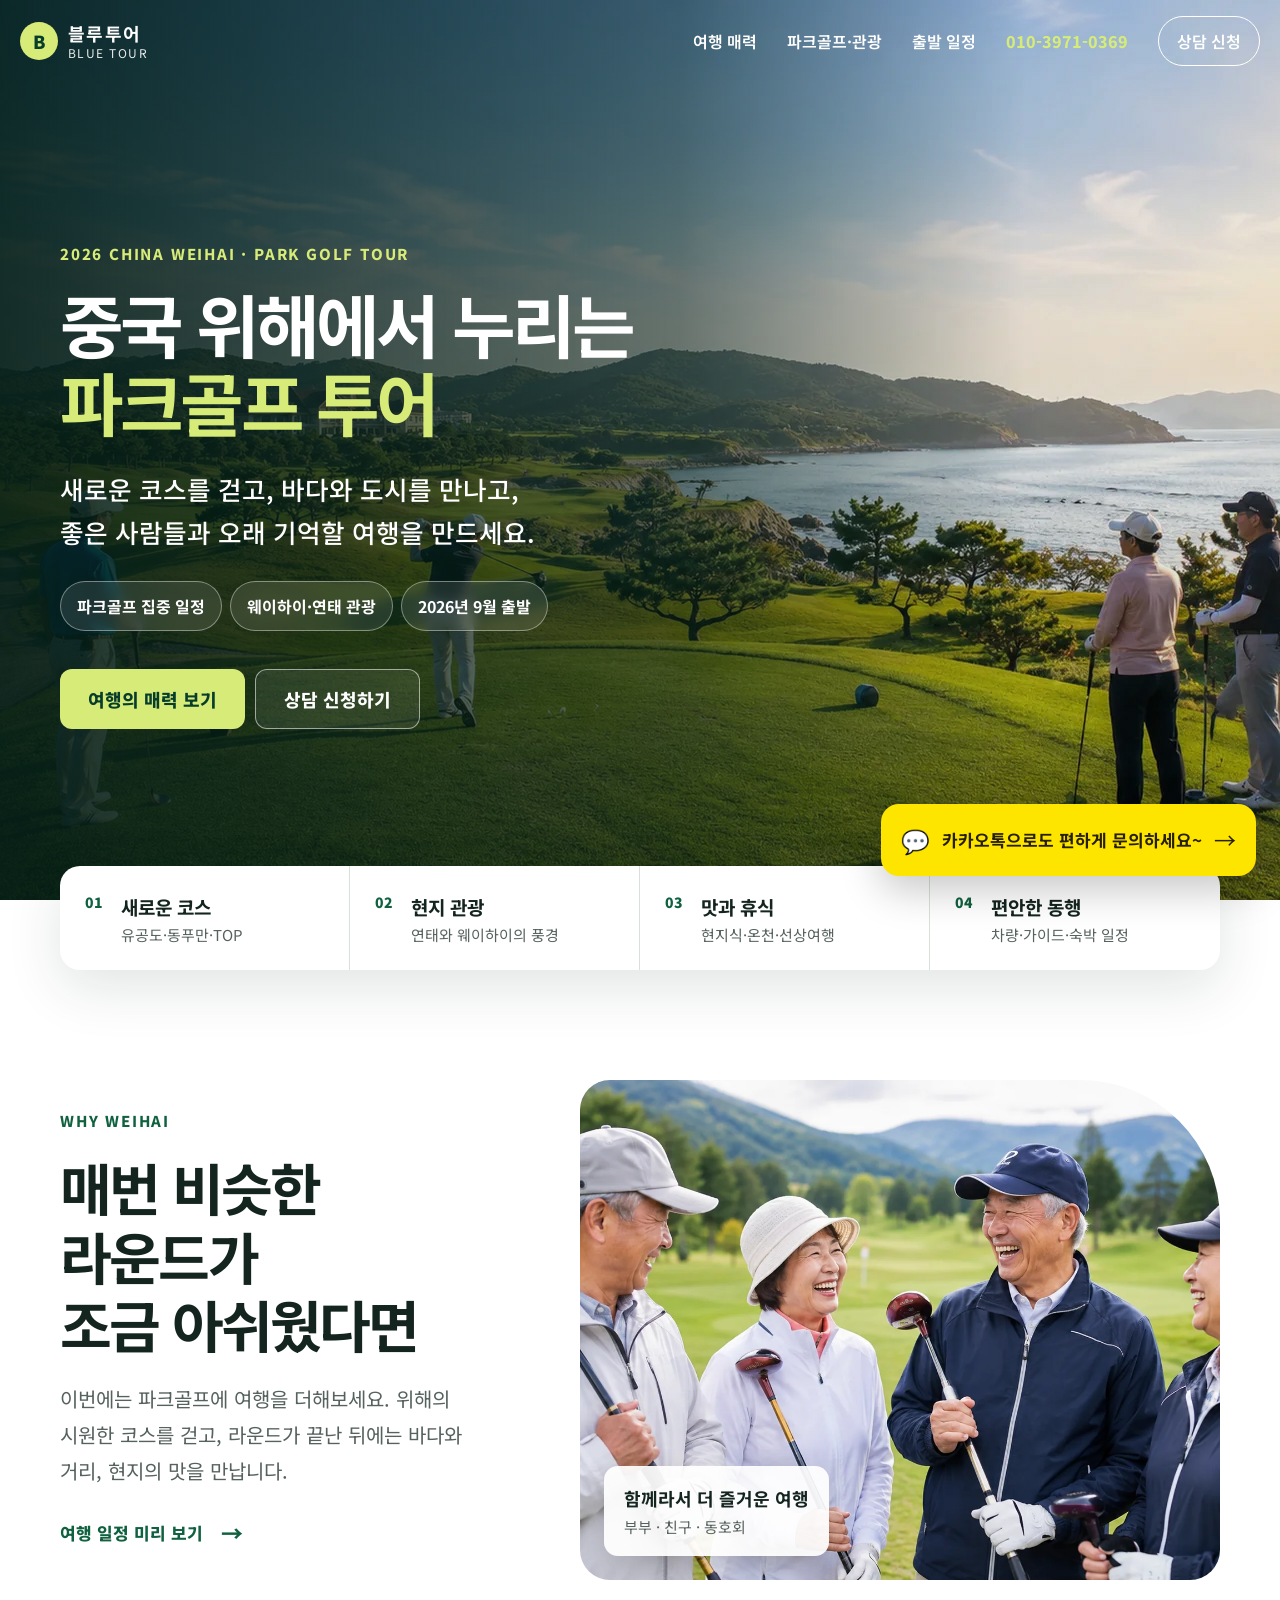
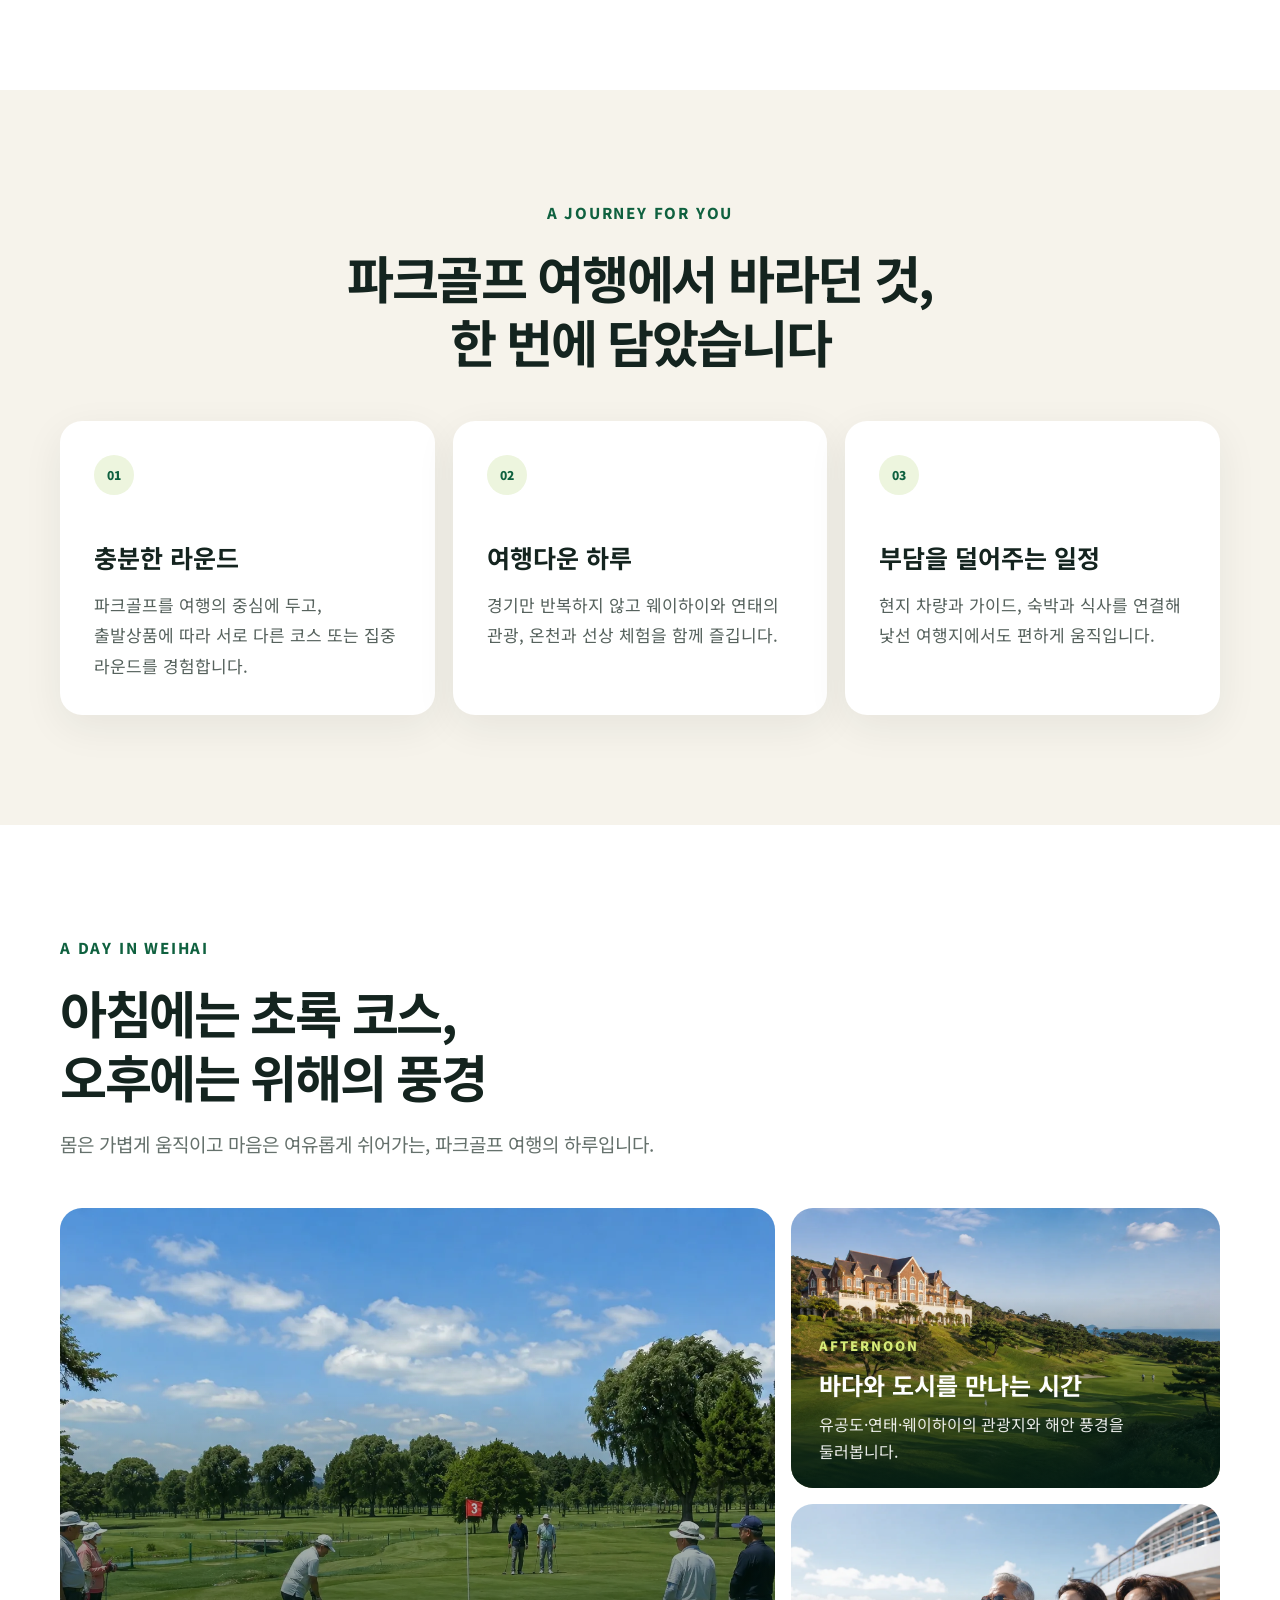
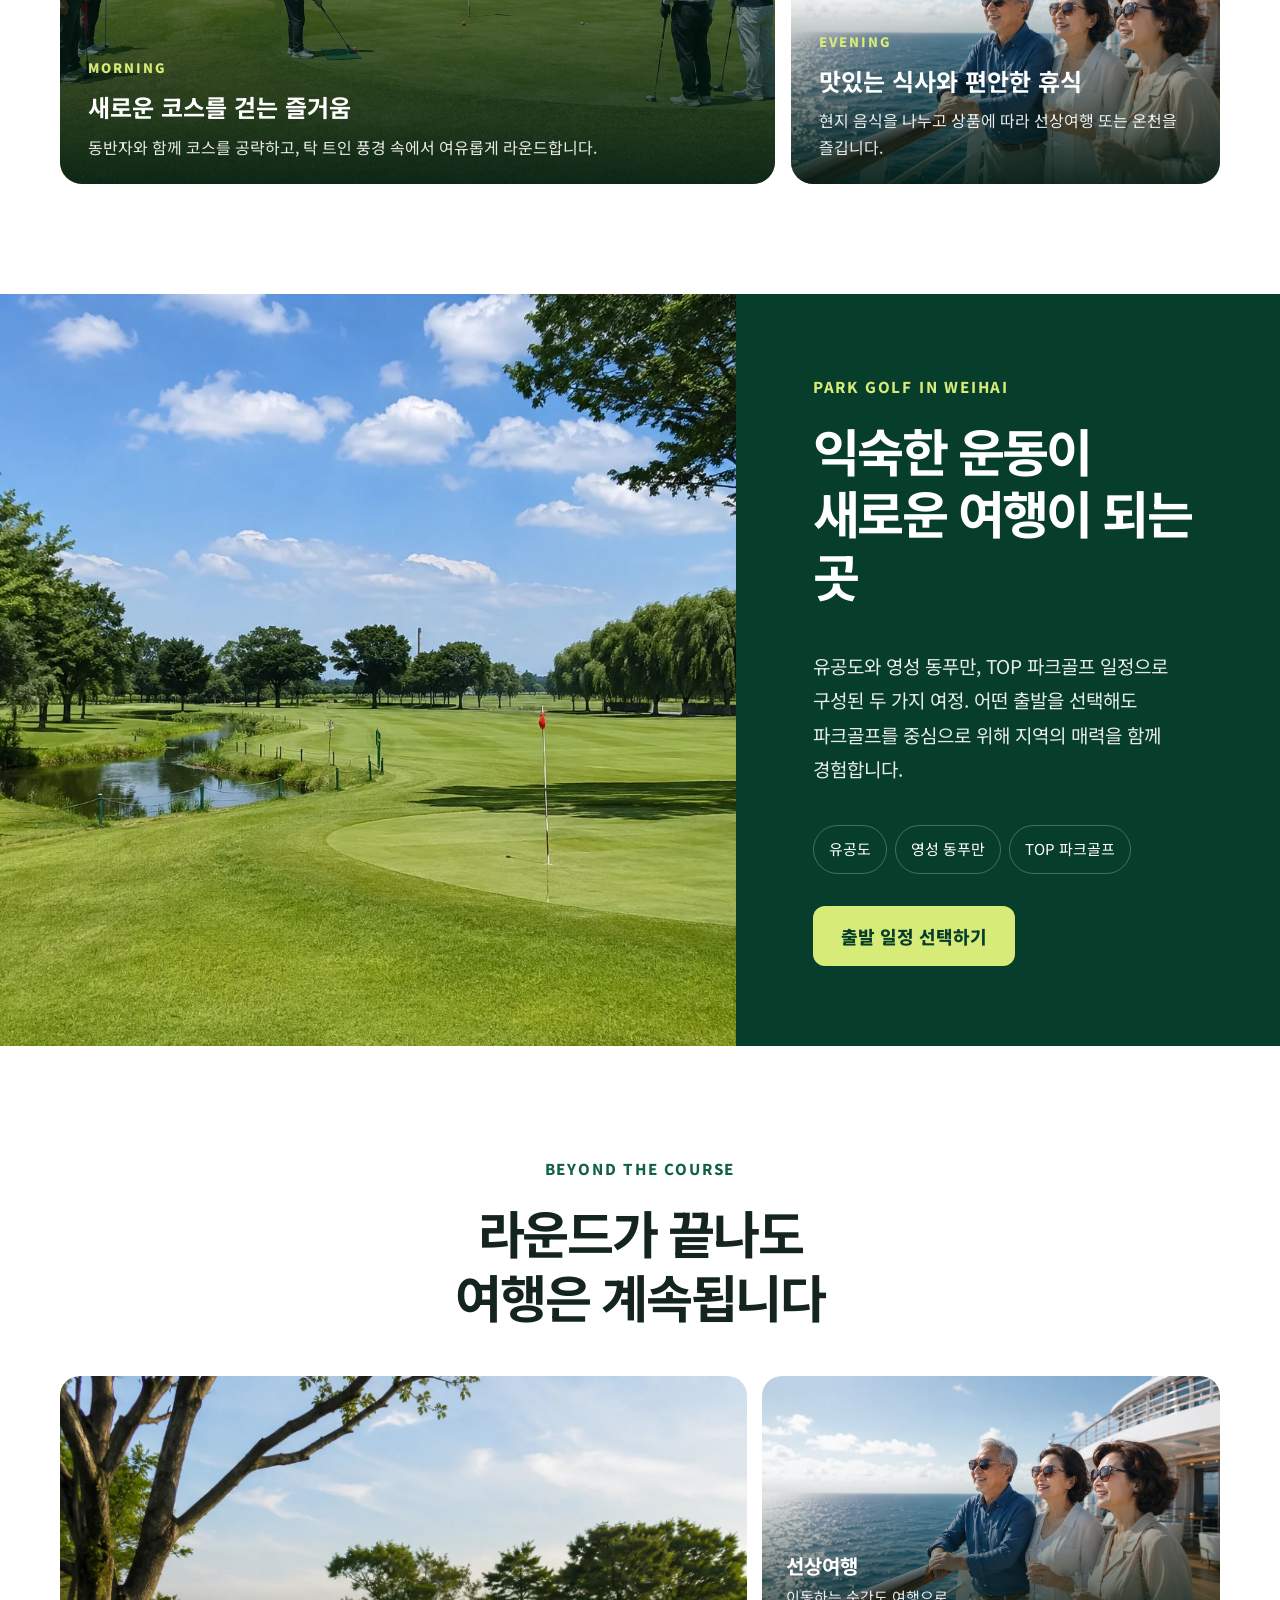
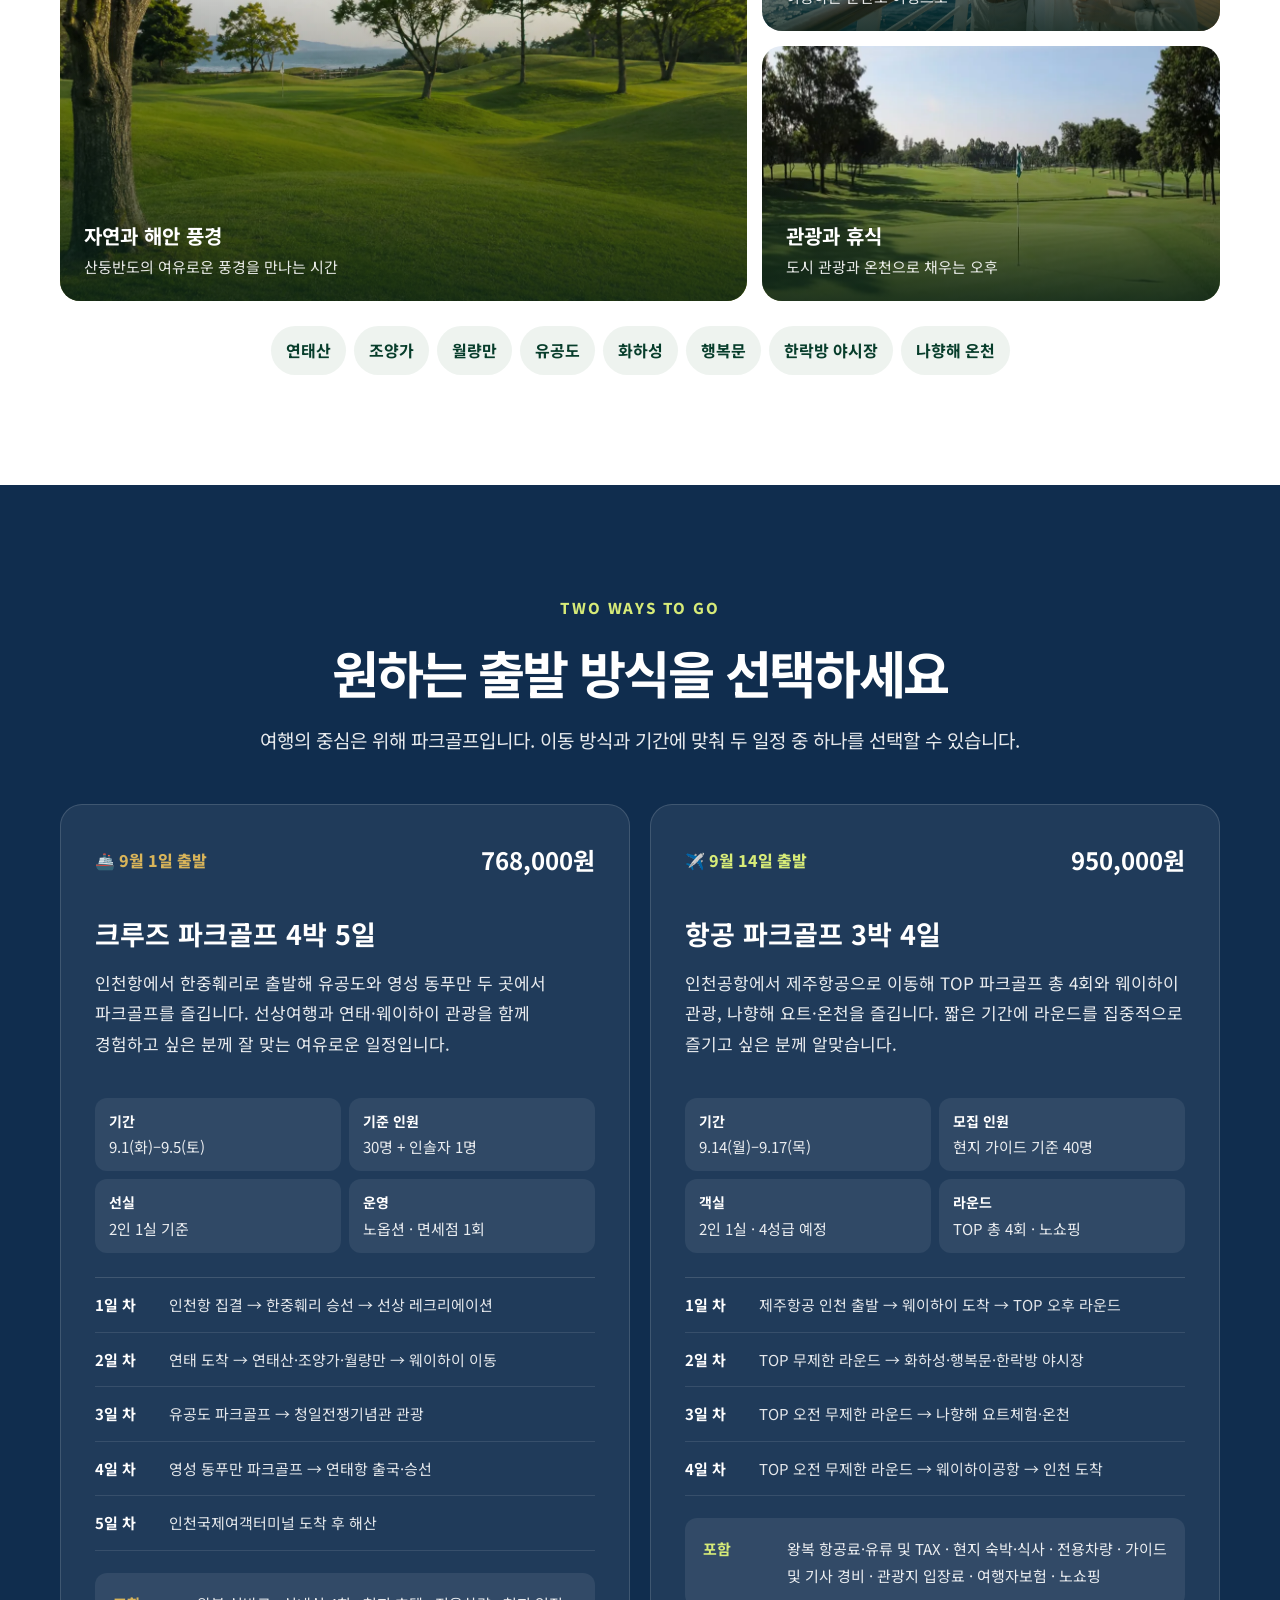
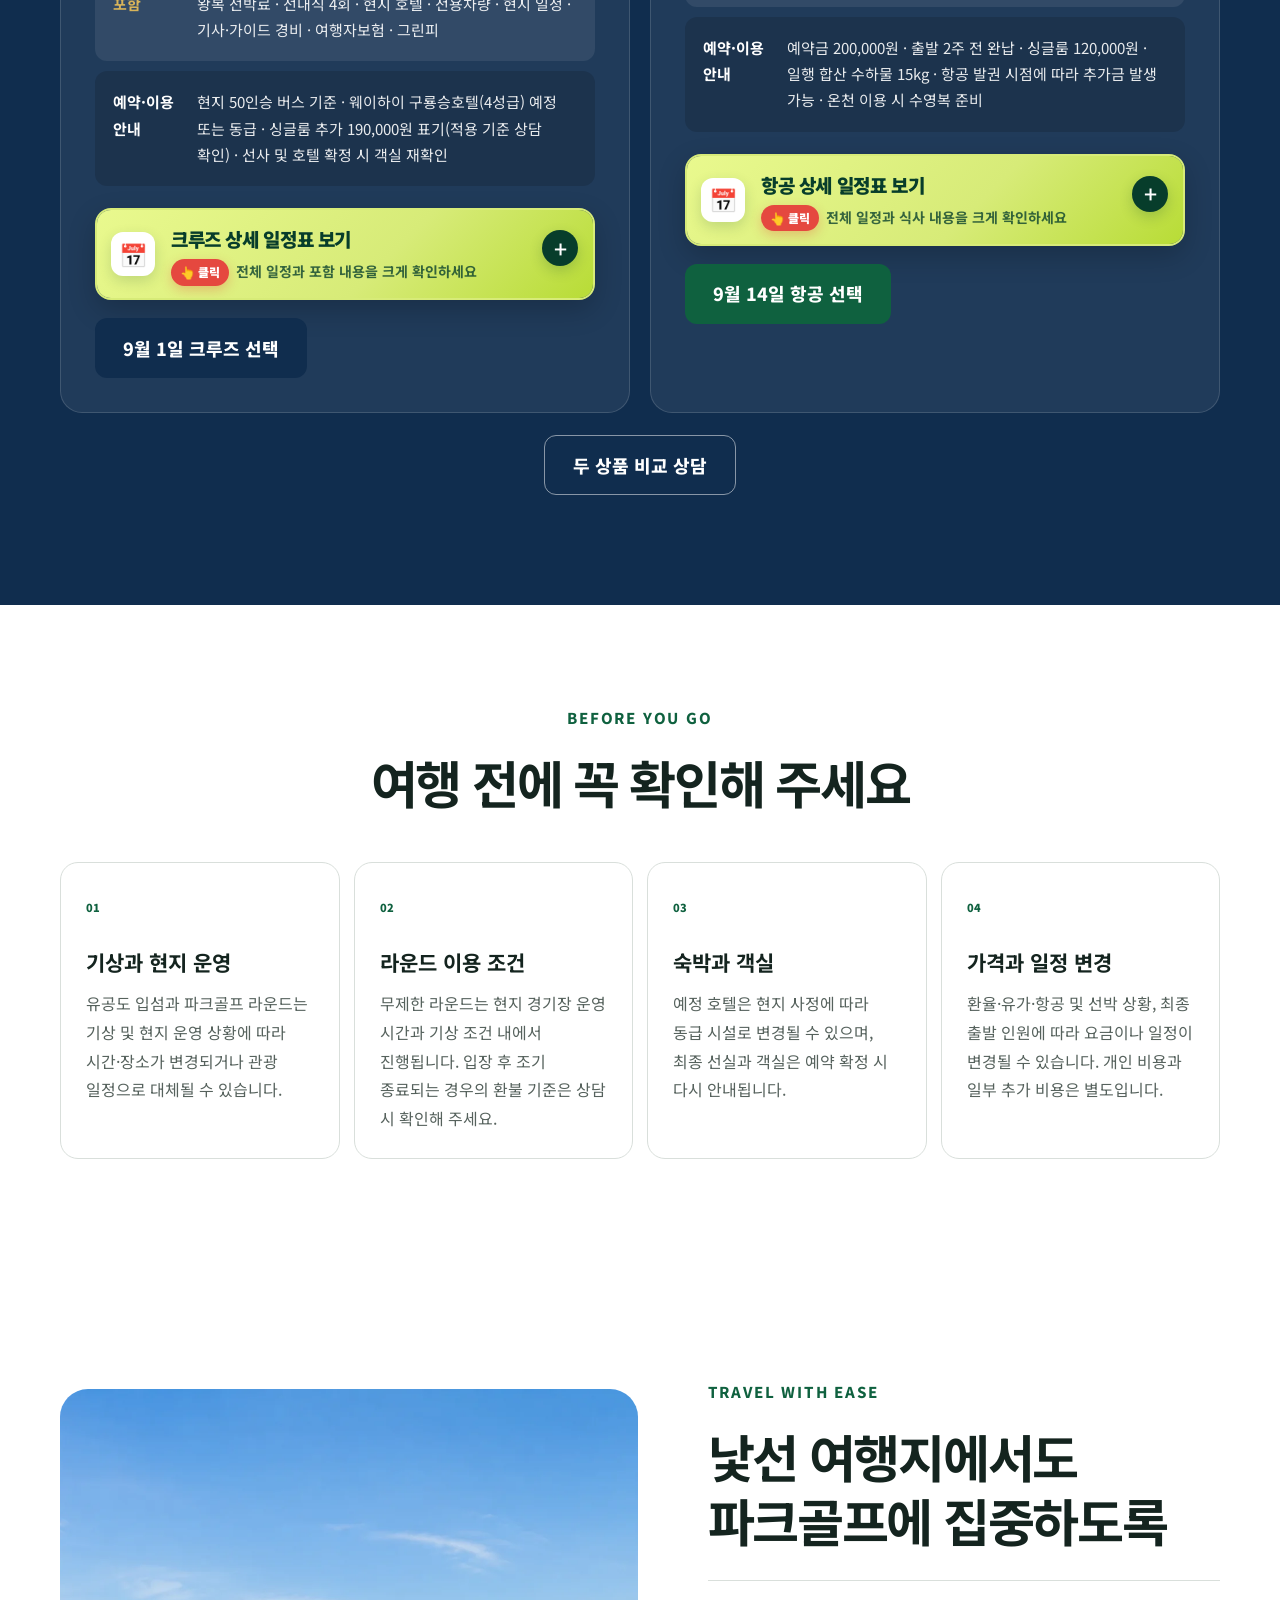
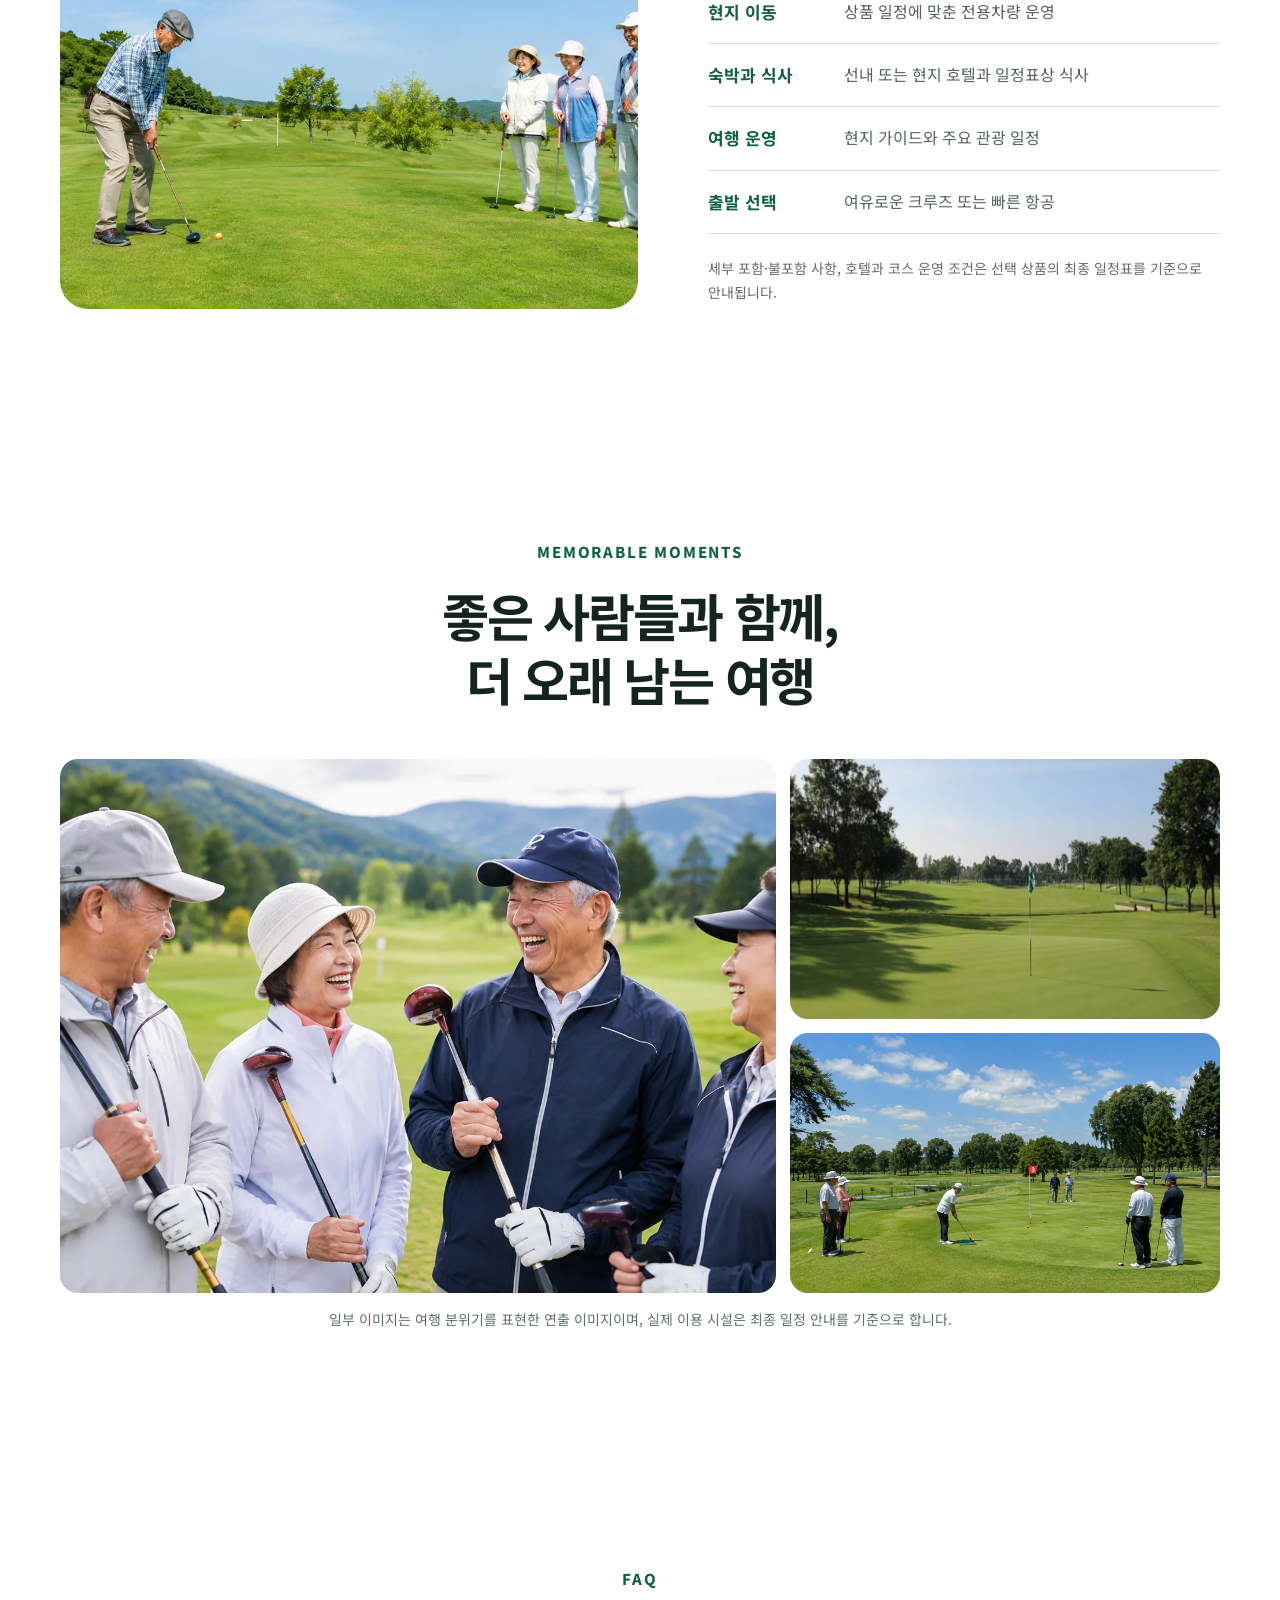
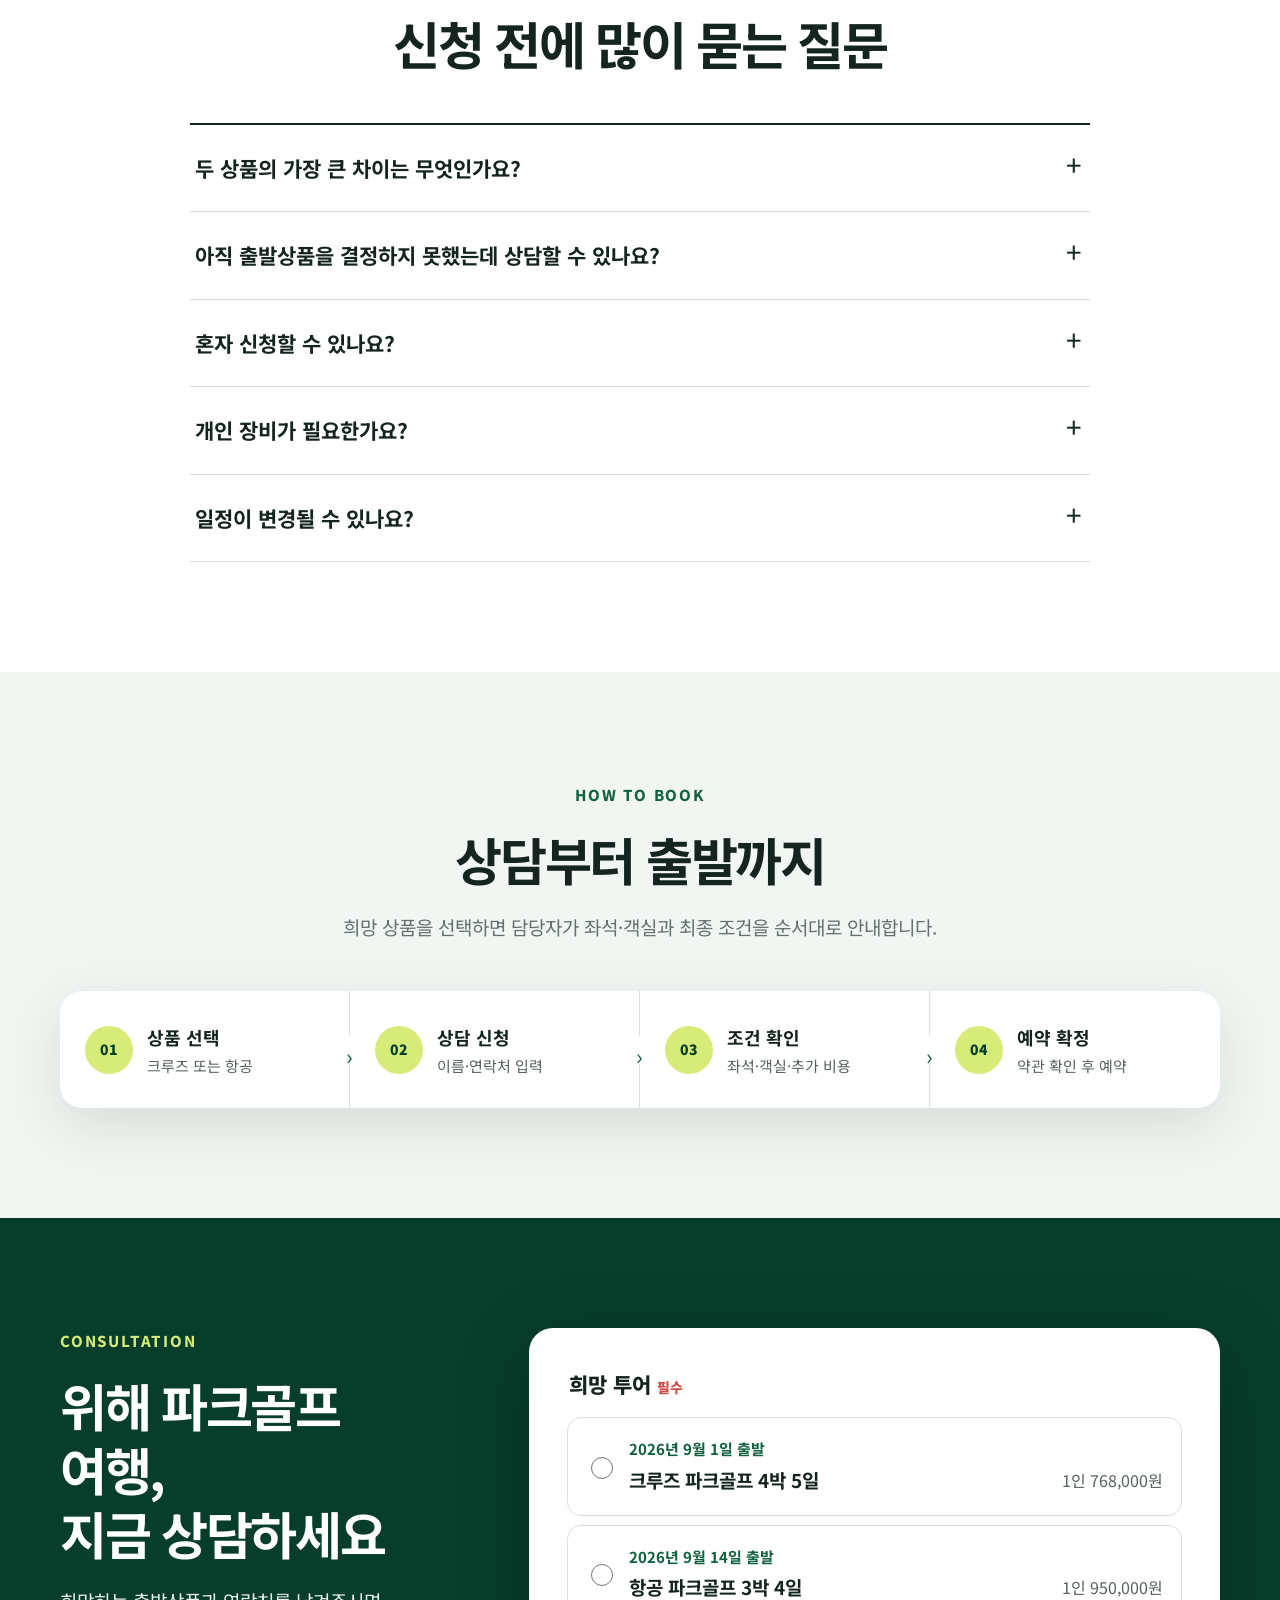
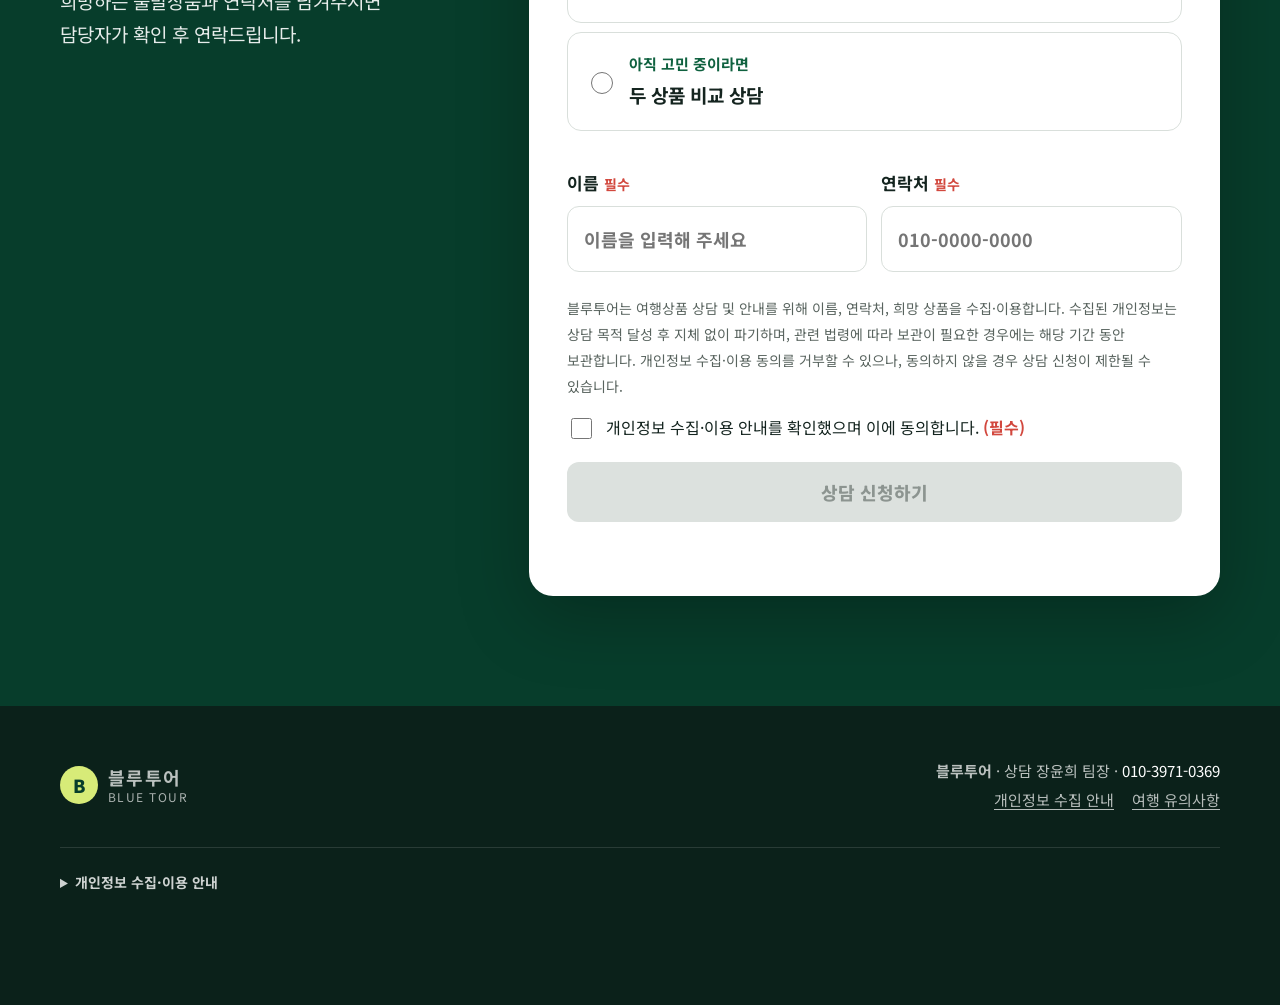
==== commit 050280a4: "feat: improve senior readability and social sharing" ====
--- a/index.html
+++ b/index.html
@@ -3,17 +3,30 @@
 <head>
   <meta charset="utf-8">
   <meta name="viewport" content="width=device-width, initial-scale=1">
-  <meta name="description" content="중국 위해의 푸른 코스에서 즐기는 파크골프와 관광 여행. 2026년 9월 크루즈·항공 출발상품 상담 신청.">
+  <meta name="description" content="중국 위해에서 누리는 파크골프 투어. 푸른 코스의 라운딩과 위해 관광을 함께 즐기는 2026년 9월 크루즈·항공 출발상품.">
   <meta name="theme-color" content="#073d2b">
   <meta name="robots" content="index,follow,max-image-preview:large">
   <meta property="og:type" content="website">
   <meta property="og:locale" content="ko_KR">
-  <meta property="og:title" content="2026 중국 위해 파크골프 여행">
-  <meta property="og:description" content="위해의 푸른 코스와 관광을 한 번에. 9월 크루즈·항공 출발상품을 확인하세요.">
-  <meta property="og:image" content="assets/webp/coast-course.webp">
+  <meta property="og:site_name" content="블루투어">
+  <meta property="og:title" content="중국 위해에서 누리는 파크골프 투어">
+  <meta property="og:description" content="마음껏 라운딩하고, 여유롭게 여행하는 특별한 시간. 9월 크루즈·항공 출발상품을 확인하세요.">
+  <meta property="og:url" content="https://masha38.github.io/2609parkgolf/">
+  <meta property="og:image" content="https://masha38.github.io/2609parkgolf/assets/og-thumbnail.png">
+  <meta property="og:image:secure_url" content="https://masha38.github.io/2609parkgolf/assets/og-thumbnail.png">
+  <meta property="og:image:type" content="image/png">
+  <meta property="og:image:width" content="1200">
+  <meta property="og:image:height" content="630">
+  <meta property="og:image:alt" content="중국 위해에서 누리는 파크골프 투어">
   <meta name="twitter:card" content="summary_large_image">
-  <title>2026 중국 위해 파크골프 여행</title>
+  <meta name="twitter:title" content="중국 위해에서 누리는 파크골프 투어">
+  <meta name="twitter:description" content="마음껏 라운딩하고, 여유롭게 여행하는 특별한 시간. 9월 크루즈·항공 출발상품을 확인하세요.">
+  <meta name="twitter:image" content="https://masha38.github.io/2609parkgolf/assets/og-thumbnail.png">
+  <link rel="canonical" href="https://masha38.github.io/2609parkgolf/">
+  <title>중국 위해에서 누리는 파크골프 투어 | 블루투어</title>
   <link rel="icon" href="assets/favicon.svg" type="image/svg+xml">
+  <link rel="icon" href="assets/favicon-32.png" type="image/png" sizes="32x32">
+  <link rel="apple-touch-icon" href="assets/apple-touch-icon.png" sizes="180x180">
   <link rel="preconnect" href="https://fonts.googleapis.com">
   <link rel="preconnect" href="https://fonts.gstatic.com" crossorigin>
   <link href="https://fonts.googleapis.com/css2?family=Noto+Sans+KR:wght@400;500;600;700;800;900&display=swap" rel="stylesheet">
@@ -22,7 +35,7 @@
   {
     "@context": "https://schema.org",
     "@type": "ItemList",
-    "name": "2026 중국 위해 파크골프 여행",
+    "name": "중국 위해에서 누리는 파크골프 투어",
     "itemListElement": [
       {
         "@type": "ListItem",
@@ -53,9 +66,9 @@
 
   <header class="site-header" id="top">
     <div class="header-inner">
-      <a class="brand" href="#top" aria-label="위해 파크골프 여행 홈">
-        <span class="brand-mark">P</span>
-        <span><b>WEIHAI</b><small>PARK GOLF TOUR</small></span>
+      <a class="brand" href="#top" aria-label="블루투어 홈">
+        <span class="brand-mark">B</span>
+        <span><b>블루투어</b><small>BLUE TOUR</small></span>
       </a>
       <nav aria-label="주요 메뉴">
         <a href="#why">여행 매력</a>
@@ -73,7 +86,7 @@
       <img src="assets/webp/coast-course.webp" alt="푸른 바다와 초록 코스가 펼쳐진 해안 골프장" width="1600" height="900" fetchpriority="high">
       <div class="hero-content shell">
         <p class="eyebrow light">2026 CHINA WEIHAI · PARK GOLF TOUR</p>
-        <h1>중국 위해의 <br class="mobile-only">푸른 코스에서,<br><em>여행하듯 즐기는 <br class="mobile-only">파크골프</em></h1>
+        <h1>중국 위해에서 누리는<br><em>파크골프 투어</em></h1>
         <p class="hero-lead">새로운 코스를 걷고, <br class="mobile-only">바다와 도시를 만나고,<br>좋은 사람들과 오래 기억할 <br class="mobile-only">여행을 만드세요.</p>
         <div class="hero-pills" aria-label="여행 핵심 정보">
           <span>파크골프 집중 일정</span>
@@ -200,8 +213,8 @@
             <div class="brief-included"><b>포함</b><span>왕복 선박료 · 선내식 4회 · 현지 호텔 · 전용차량 · 현지 일정 · 기사·가이드 경비 · 여행자보험 · 그린피</span></div>
             <div class="brief-notice"><b>예약·이용 안내</b><span>현지 50인승 버스 기준 · 웨이하이 구룡승호텔(4성급) 예정 또는 동급 · 싱글룸 추가 190,000원 표기(적용 기준 상담 확인) · 선사 및 호텔 확정 시 객실 재확인</span></div>
             <details class="source-schedule">
-              <summary>크루즈 상세 일정표 보기</summary>
-              <a href="assets/schedule-cruise-final.png" target="_blank" rel="noopener"><img src="assets/schedule-cruise-final.png" alt="9월 1일 한중훼리 유공도 동푸만 파크골프 4박 5일 일정표" loading="lazy"></a>
+              <summary><span class="schedule-summary-icon" aria-hidden="true">📅</span><span><b>크루즈 상세 일정표 보기</b><small><span class="schedule-click-cue" aria-hidden="true">👆 클릭</span> 전체 일정과 포함 내용을 크게 확인하세요</small></span></summary>
+              <a class="schedule-zoom-link" href="assets/schedule-cruise-final.png" target="_blank" rel="noopener" aria-haspopup="dialog"><img src="assets/schedule-cruise-final.png" alt="9월 1일 한중훼리 유공도 동푸만 파크골프 4박 5일 일정표" loading="lazy"></a>
             </details>
             <button class="button button-cruise select-product" type="button" data-product="cruise">9월 1일 크루즈 선택</button>
           </article>
@@ -224,8 +237,8 @@
             <div class="brief-included"><b>포함</b><span>왕복 항공료·유류 및 TAX · 현지 숙박·식사 · 전용차량 · 가이드 및 기사 경비 · 관광지 입장료 · 여행자보험 · 노쇼핑</span></div>
             <div class="brief-notice"><b>예약·이용 안내</b><span>예약금 200,000원 · 출발 2주 전 완납 · 싱글룸 120,000원 · 일행 합산 수하물 15kg · 항공 발권 시점에 따라 추가금 발생 가능 · 온천 이용 시 수영복 준비</span></div>
             <details class="source-schedule">
-              <summary>항공 상세 일정표 보기</summary>
-              <a href="assets/schedule-air-final.png" target="_blank" rel="noopener"><img src="assets/schedule-air-final.png" alt="인천 출발 항공 위해 파크골프 3박 4일 일정표" loading="lazy"></a>
+              <summary><span class="schedule-summary-icon" aria-hidden="true">📅</span><span><b>항공 상세 일정표 보기</b><small><span class="schedule-click-cue" aria-hidden="true">👆 클릭</span> 전체 일정과 식사 내용을 크게 확인하세요</small></span></summary>
+              <a class="schedule-zoom-link" href="assets/schedule-air-final.png" target="_blank" rel="noopener" aria-haspopup="dialog"><img src="assets/schedule-air-final.png" alt="인천 출발 항공 위해 파크골프 3박 4일 일정표" loading="lazy"></a>
               <p class="schedule-date-note">※ 현재 항공상품 출발일은 9월 14일 기준이며, 일정표 이미지의 9월 1일 표기는 수정이 필요합니다.</p>
             </details>
             <button class="button button-air select-product" type="button" data-product="air">9월 14일 항공 선택</button>
@@ -363,12 +376,27 @@
     </a>
   </main>
 
+  <dialog class="schedule-lightbox" id="schedule-lightbox" aria-labelledby="schedule-lightbox-title">
+    <div class="schedule-lightbox-toolbar">
+      <strong id="schedule-lightbox-title">상세 일정표</strong>
+      <div class="schedule-lightbox-actions" aria-label="일정표 확대 도구">
+        <button type="button" data-schedule-zoom-out aria-label="축소">−</button>
+        <output id="schedule-zoom-value" aria-live="polite">100%</output>
+        <button type="button" data-schedule-zoom-in aria-label="확대">＋</button>
+        <button class="schedule-lightbox-close" type="button" data-schedule-close aria-label="일정표 닫기">닫기 ×</button>
+      </div>
+    </div>
+    <div class="schedule-lightbox-viewport">
+      <img id="schedule-lightbox-image" alt="">
+    </div>
+    <p class="schedule-lightbox-hint">확대 버튼을 누른 뒤 화면을 움직여 세부 내용을 확인하세요.</p>
+  </dialog>
+
   <footer>
     <div class="shell footer-inner">
-      <div class="brand footer-brand"><span class="brand-mark">P</span><span><b>WEIHAI</b><small>PARK GOLF TOUR</small></span></div>
+      <div class="brand footer-brand"><span class="brand-mark">B</span><span><b>블루투어</b><small>BLUE TOUR</small></span></div>
       <div class="footer-info">
         <p><b>블루투어</b> · 상담 장윤희 팀장 · <a href="tel:01039710369">010-3971-0369</a></p>
-        <p>사업자등록번호 · 관광사업등록번호 · 영업보증보험 정보는 운영 전 입력해 주세요.</p>
         <p class="footer-links"><a href="#privacy-notice">개인정보 수집 안내</a><a href="#faq-title">여행 유의사항</a></p>
       </div>
     </div>
--- a/style.css
+++ b/style.css
@@ -298,6 +298,7 @@
 @media (prefers-reduced-motion: reduce) {
   html { scroll-behavior: auto; }
   *, *::before, *::after { transition-duration: .01ms !important; }
+  .schedule-click-cue { animation: none !important; }
 }
 
 /* Destination-first funnel */
@@ -385,12 +386,40 @@
 .brief-included span, .brief-notice span { color: rgba(255,255,255,.7); }
 .brief-notice { margin-bottom: 18px; background: rgba(0,0,0,.14); }
 .brief-notice b { color: #fff; }
-.source-schedule { margin-bottom: 18px; overflow: hidden; border: 1px solid rgba(255,255,255,.14); border-radius: 12px; }
-.source-schedule summary { position: relative; padding: 13px 42px 13px 15px; cursor: pointer; color: #fff; font-size: 13px; font-weight: 700; list-style: none; }
-.source-schedule summary::after { content: "+"; position: absolute; right: 16px; top: 7px; font-size: 22px; font-weight: 400; }
+.source-schedule { margin: 22px 0 18px; overflow: hidden; border: 2px solid var(--lime); border-radius: 16px; background: rgba(255,255,255,.05); box-shadow: 0 10px 28px rgba(0,0,0,.2); }
+.source-schedule summary { position: relative; display: grid; grid-template-columns: 48px 1fr; gap: 12px; align-items: center; min-height: 78px; padding: 12px 56px 12px 14px; cursor: pointer; color: var(--green-dark); background: linear-gradient(135deg, #e9f98e 0%, var(--lime) 58%, #b8dc36 100%); list-style: none; transition: filter .2s ease, transform .2s ease; }
+.source-schedule summary::-webkit-details-marker { display: none; }
+.source-schedule summary:hover { filter: brightness(1.06); }
+.source-schedule summary:focus-visible { outline: 3px solid #fff; outline-offset: -5px; }
+.source-schedule summary > span:not(.schedule-summary-icon) { display: grid; gap: 3px; }
+.source-schedule summary b { font-size: 16px; font-weight: 900; letter-spacing: -.02em; }
+.source-schedule summary small { color: rgba(7,61,43,.78); font-size: 11px; font-weight: 700; }
+.schedule-click-cue { display: inline-flex; align-items: center; margin-right: 3px; padding: 3px 7px; border-radius: 999px; color: #fff; background: #e5483f; font-size: 10px; font-weight: 900; box-shadow: 0 4px 12px rgba(229,72,63,.3); animation: schedule-click-pulse 1.15s ease-in-out infinite; }
+.schedule-summary-icon { display: grid; place-items: center; width: 44px; height: 44px; border-radius: 12px; background: #fff; font-size: 23px; box-shadow: 0 5px 14px rgba(7,61,43,.16); }
+.source-schedule summary::after { content: "+"; position: absolute; display: grid; place-items: center; right: 15px; top: 20px; width: 36px; height: 36px; border-radius: 50%; color: #fff; background: var(--green-dark); font-size: 23px; font-weight: 500; line-height: 1; box-shadow: 0 5px 14px rgba(7,61,43,.2); }
 .source-schedule[open] summary::after { content: "−"; }
+.source-schedule[open] summary { border-bottom: 2px solid var(--lime); }
+@keyframes schedule-click-pulse {
+  0%, 100% { opacity: 1; transform: translateY(0) scale(1); }
+  50% { opacity: .55; transform: translateY(-4px) scale(1.08); }
+}
 .source-schedule img { max-height: 700px; object-fit: contain; background: #fff; }
+.schedule-zoom-link { display: block; position: relative; cursor: zoom-in; }
+.schedule-zoom-link::after { content: "🔍 클릭하여 크게 보기"; position: absolute; right: 12px; bottom: 12px; padding: 7px 10px; border: 2px solid #fff3df; border-radius: 999px; color: #fff; background: #f26722; font-size: 11px; font-weight: 900; box-shadow: 0 5px 18px rgba(160,55,0,.42); }
 .schedule-date-note { min-height: 0 !important; margin: 0 !important; padding: 12px 15px; color: #ffe6a3 !important; background: rgba(0,0,0,.2); font-size: 11px; }
+.schedule-lightbox { width: min(96vw, 1440px); max-width: none; height: 94vh; max-height: none; margin: auto; padding: 0; overflow: hidden; border: 0; border-radius: 18px; background: #eef2ef; box-shadow: 0 30px 100px rgba(0,0,0,.45); }
+.schedule-lightbox::backdrop { background: rgba(4,18,13,.82); backdrop-filter: blur(4px); }
+.schedule-lightbox[open] { display: grid; grid-template-rows: auto 1fr auto; }
+.schedule-lightbox-toolbar { display: flex; align-items: center; justify-content: space-between; gap: 20px; padding: 12px 16px; color: #fff; background: var(--green-dark); }
+.schedule-lightbox-toolbar strong { overflow: hidden; font-size: 14px; text-overflow: ellipsis; white-space: nowrap; }
+.schedule-lightbox-actions { display: flex; align-items: center; gap: 7px; flex: 0 0 auto; }
+.schedule-lightbox-actions button { min-width: 36px; height: 36px; padding: 0 11px; border: 1px solid rgba(255,255,255,.25); border-radius: 8px; color: #fff; background: rgba(255,255,255,.1); font: inherit; font-weight: 800; cursor: pointer; }
+.schedule-lightbox-actions button:hover { background: rgba(255,255,255,.2); }
+.schedule-lightbox-actions output { min-width: 48px; color: #fff; font-size: 12px; font-weight: 800; text-align: center; }
+.schedule-lightbox-actions .schedule-lightbox-close { min-width: auto; margin-left: 5px; background: var(--green); }
+.schedule-lightbox-viewport { overflow: auto; padding: 20px; text-align: center; overscroll-behavior: contain; }
+.schedule-lightbox-viewport img { display: block; height: auto; max-width: none; margin: 0 auto; background: #fff; box-shadow: 0 8px 30px rgba(0,0,0,.18); }
+.schedule-lightbox-hint { margin: 0; padding: 9px 16px; color: var(--muted); background: #fff; font-size: 11px; text-align: center; }
 .compare-shortcut { display: flex; margin: 22px auto 0; }
 
 .important-info { padding-top: 100px; }
@@ -428,6 +457,12 @@
 }
 
 @media (max-width: 640px) {
+  .schedule-lightbox { width: 100vw; height: 100dvh; border-radius: 0; }
+  .schedule-lightbox-toolbar { padding: 10px; }
+  .schedule-lightbox-toolbar > strong { position: absolute; width: 1px; height: 1px; overflow: hidden; clip: rect(0 0 0 0); }
+  .schedule-lightbox-actions { width: 100%; justify-content: center; }
+  .schedule-lightbox-actions .schedule-lightbox-close { margin-left: auto; }
+  .schedule-lightbox-viewport { padding: 10px; }
   .hero-destination h1 { max-width: 100%; font-size: 38px; line-height: 1.2; }
   .hero-destination .hero-lead { max-width: 100%; font-size: 17px; line-height: 1.65; }
   .mobile-only { display: block; }
@@ -463,3 +498,90 @@
   .confidence-photo, .confidence-photo img { min-height: 340px; height: 340px; }
   .confidence-copy li { grid-template-columns: 95px 1fr; }
 }
+
+/* Senior readability: larger type, stronger contrast and roomier controls */
+body { font-size: 18px; line-height: 1.78; }
+.brand b { font-size: 18px; }
+.brand small { font-size: 12px; letter-spacing: .12em; opacity: .9; }
+nav { font-size: 16px; }
+.eyebrow { font-size: 15px; letter-spacing: .12em; }
+.hero-lead { line-height: 1.65; }
+.hero-pills span { padding: 10px 16px; font-size: 16px; font-weight: 700; }
+.button { min-height: 60px; padding-inline: 28px; font-size: 18px; }
+.section-heading > p:last-child { font-size: 19px; line-height: 1.75; }
+.experience-bar-grid span { font-size: 14px; }
+.experience-bar-grid strong { font-size: 19px; }
+.experience-bar-grid small { color: #56625d; font-size: 15px; line-height: 1.5; }
+.need-lead { color: #56625d; font-size: 20px; line-height: 1.8; }
+.text-link { font-size: 17px; font-weight: 800; }
+.need-caption span { color: #56625d; font-size: 15px; }
+.needs-grid h3 { font-size: 25px; }
+.needs-grid p { color: #56625d; font-size: 17px; line-height: 1.8; }
+.story-card span { font-size: 13px; }
+.story-card h3 { font-size: 24px; }
+.story-card p { color: rgba(255,255,255,.9); font-size: 16px; line-height: 1.65; }
+.course-copy > p:not(.eyebrow) { color: rgba(255,255,255,.9); font-size: 19px; line-height: 1.8; }
+.course-tags span { padding: 10px 15px; font-size: 15px; }
+.tourism-grid figcaption span { color: rgba(255,255,255,.9); font-size: 15px; }
+.place-list span { padding: 10px 15px; font-size: 16px; }
+.departures .section-heading > p:last-child { color: rgba(255,255,255,.9); }
+.brief-top span { font-size: 16px; }
+.departure-brief p { color: rgba(255,255,255,.9); font-size: 17px; line-height: 1.8; }
+.brief-facts span { color: rgba(255,255,255,.9); font-size: 15px; line-height: 1.65; }
+.brief-facts b { font-size: 14px; }
+.brief-route li { padding-block: 14px; font-size: 15px; line-height: 1.7; }
+.brief-route li span { color: rgba(255,255,255,.88); }
+.brief-included, .brief-notice { padding: 18px; font-size: 15px; line-height: 1.75; }
+.brief-included span, .brief-notice span { color: rgba(255,255,255,.9); }
+.source-schedule summary { min-height: 88px; }
+.source-schedule summary b { font-size: 19px; }
+.source-schedule summary small { font-size: 14px; line-height: 1.55; }
+.schedule-click-cue { padding: 4px 9px; font-size: 12px; }
+.schedule-zoom-link::after { padding: 9px 12px; font-size: 14px; }
+.schedule-date-note { padding: 15px 17px; font-size: 14px; line-height: 1.7; }
+.schedule-lightbox-toolbar strong { font-size: 16px; }
+.schedule-lightbox-actions output { font-size: 14px; }
+.schedule-lightbox-hint { padding: 11px 16px; font-size: 14px; }
+.important-grid h3 { font-size: 21px; }
+.important-grid p { color: #56625d; font-size: 16px; line-height: 1.8; }
+.confidence-copy li b { font-size: 17px; }
+.confidence-copy li span { color: #56625d; font-size: 16px; }
+.fine { color: #626e69; font-size: 14px; line-height: 1.75; }
+.faq summary { padding-block: 27px; font-size: 21px; line-height: 1.55; }
+.faq details p { color: #56625d; font-size: 17px; line-height: 1.85; }
+.booking-steps li { padding: 30px 25px; }
+.booking-steps li > span { width: 48px; height: 48px; font-size: 14px; }
+.booking-steps b { font-size: 18px; }
+.booking-steps small { color: #56625d; font-size: 15px; line-height: 1.5; }
+.consult-copy p:last-of-type { color: rgba(255,255,255,.9); font-size: 19px; }
+legend { font-size: 21px; }
+.consult-form em { font-size: 14px; }
+.tour-option { min-height: 78px; padding: 18px; }
+.tour-option input { width: 24px; height: 24px; }
+.tour-option b { font-size: 15px; }
+.tour-option strong { font-size: 19px; }
+.tour-option small { color: #56625d; font-size: 16px; }
+.field-row label { font-size: 17px; }
+.field-row input { min-height: 58px; padding: 16px; font-size: 18px; }
+.privacy-copy { color: #59645f; font-size: 14px; line-height: 1.85; }
+.privacy-check { gap: 11px; font-size: 16px; line-height: 1.65; }
+.privacy-check input { width: 21px; height: 21px; flex: 0 0 auto; }
+.form-message { font-size: 16px; }
+.kakao-banner { min-height: 72px; font-size: 17px; }
+.footer-info { font-size: 15px; line-height: 1.7; }
+.footer-privacy { font-size: 14px; line-height: 1.8; }
+.footer-privacy p { color: rgba(255,255,255,.76); }
+.noscript { font-size: 16px; }
+
+@media (max-width: 640px) {
+  body { font-size: 17px; }
+  .hero-destination .hero-lead { font-size: 20px; }
+  .experience-bar-grid strong { font-size: 17px; }
+  .experience-bar-grid small { font-size: 14px; }
+  .source-schedule summary { grid-template-columns: 44px 1fr; padding-right: 54px; }
+  .source-schedule summary b { font-size: 17px; }
+  .source-schedule summary small { font-size: 13px; }
+  .departure-brief p, .faq details p { font-size: 16px; }
+  .field-row { grid-template-columns: 1fr; }
+  .privacy-copy { font-size: 14px; }
+}
